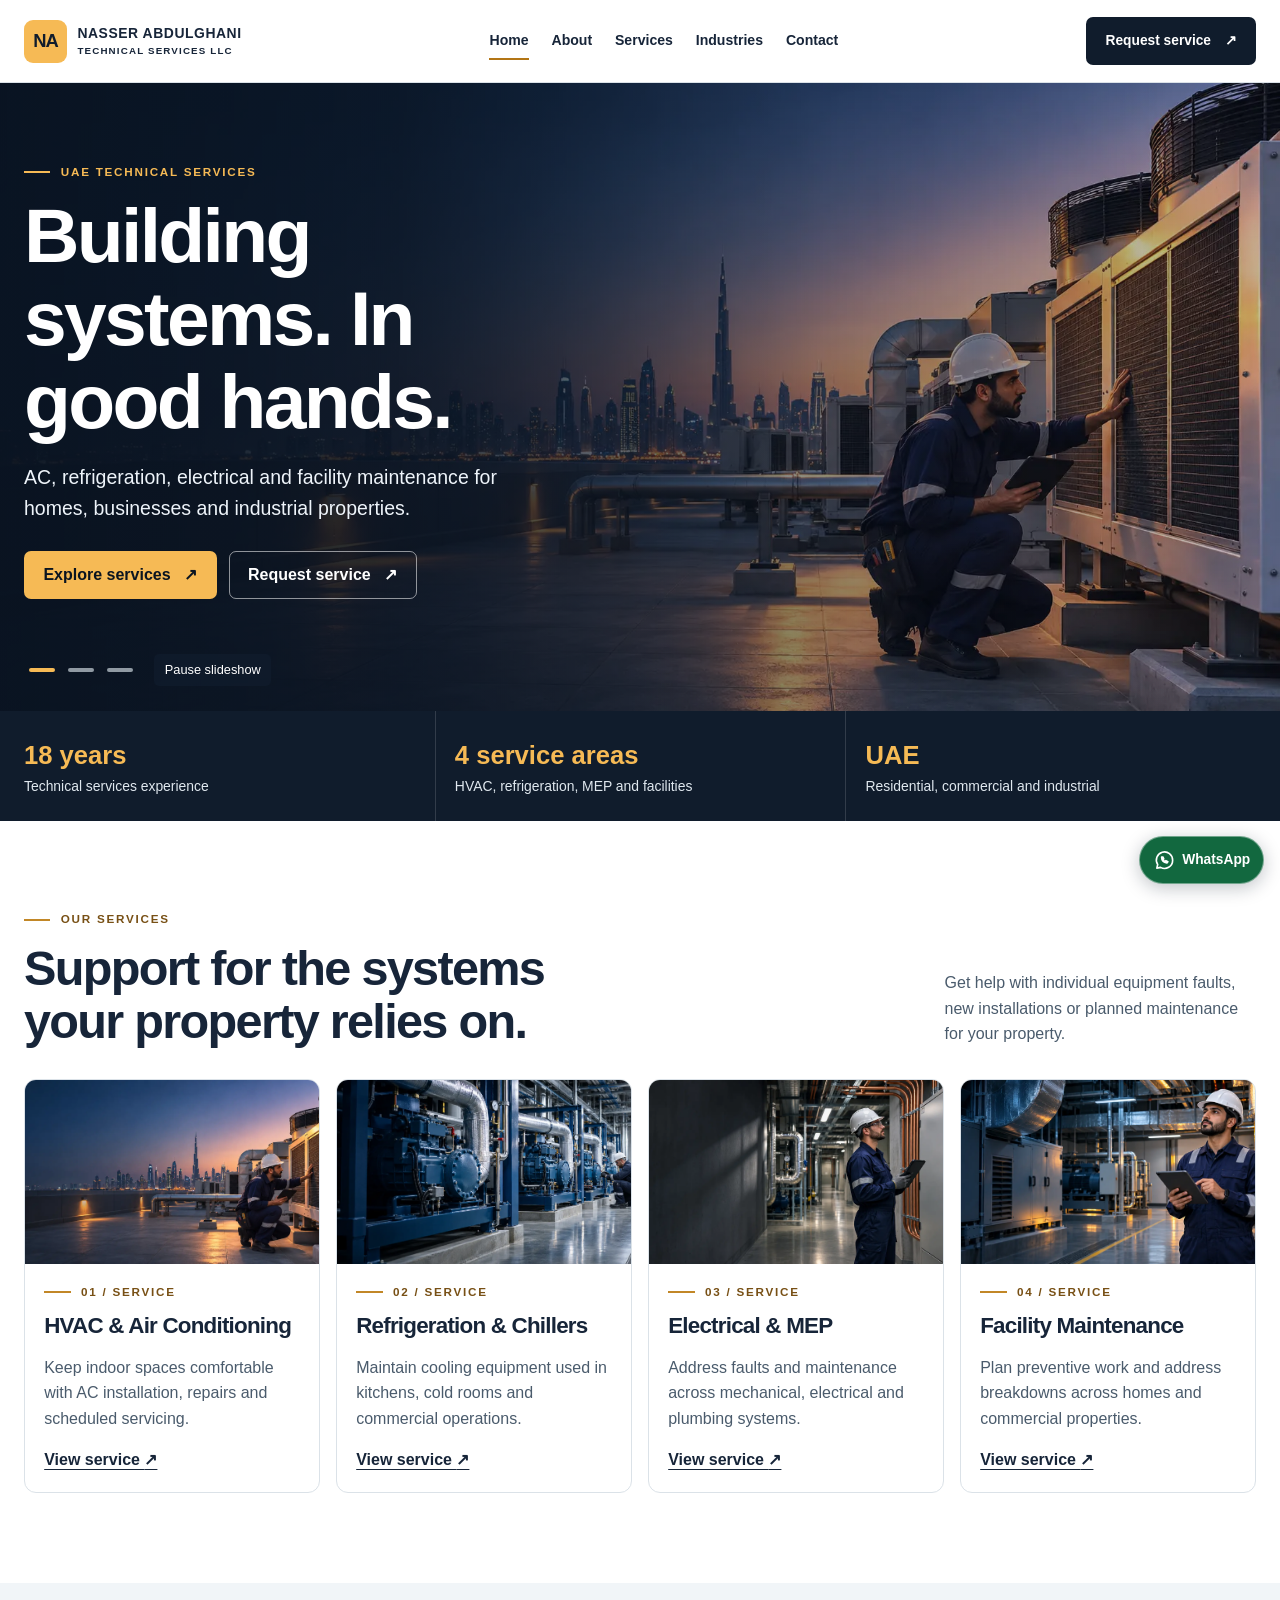
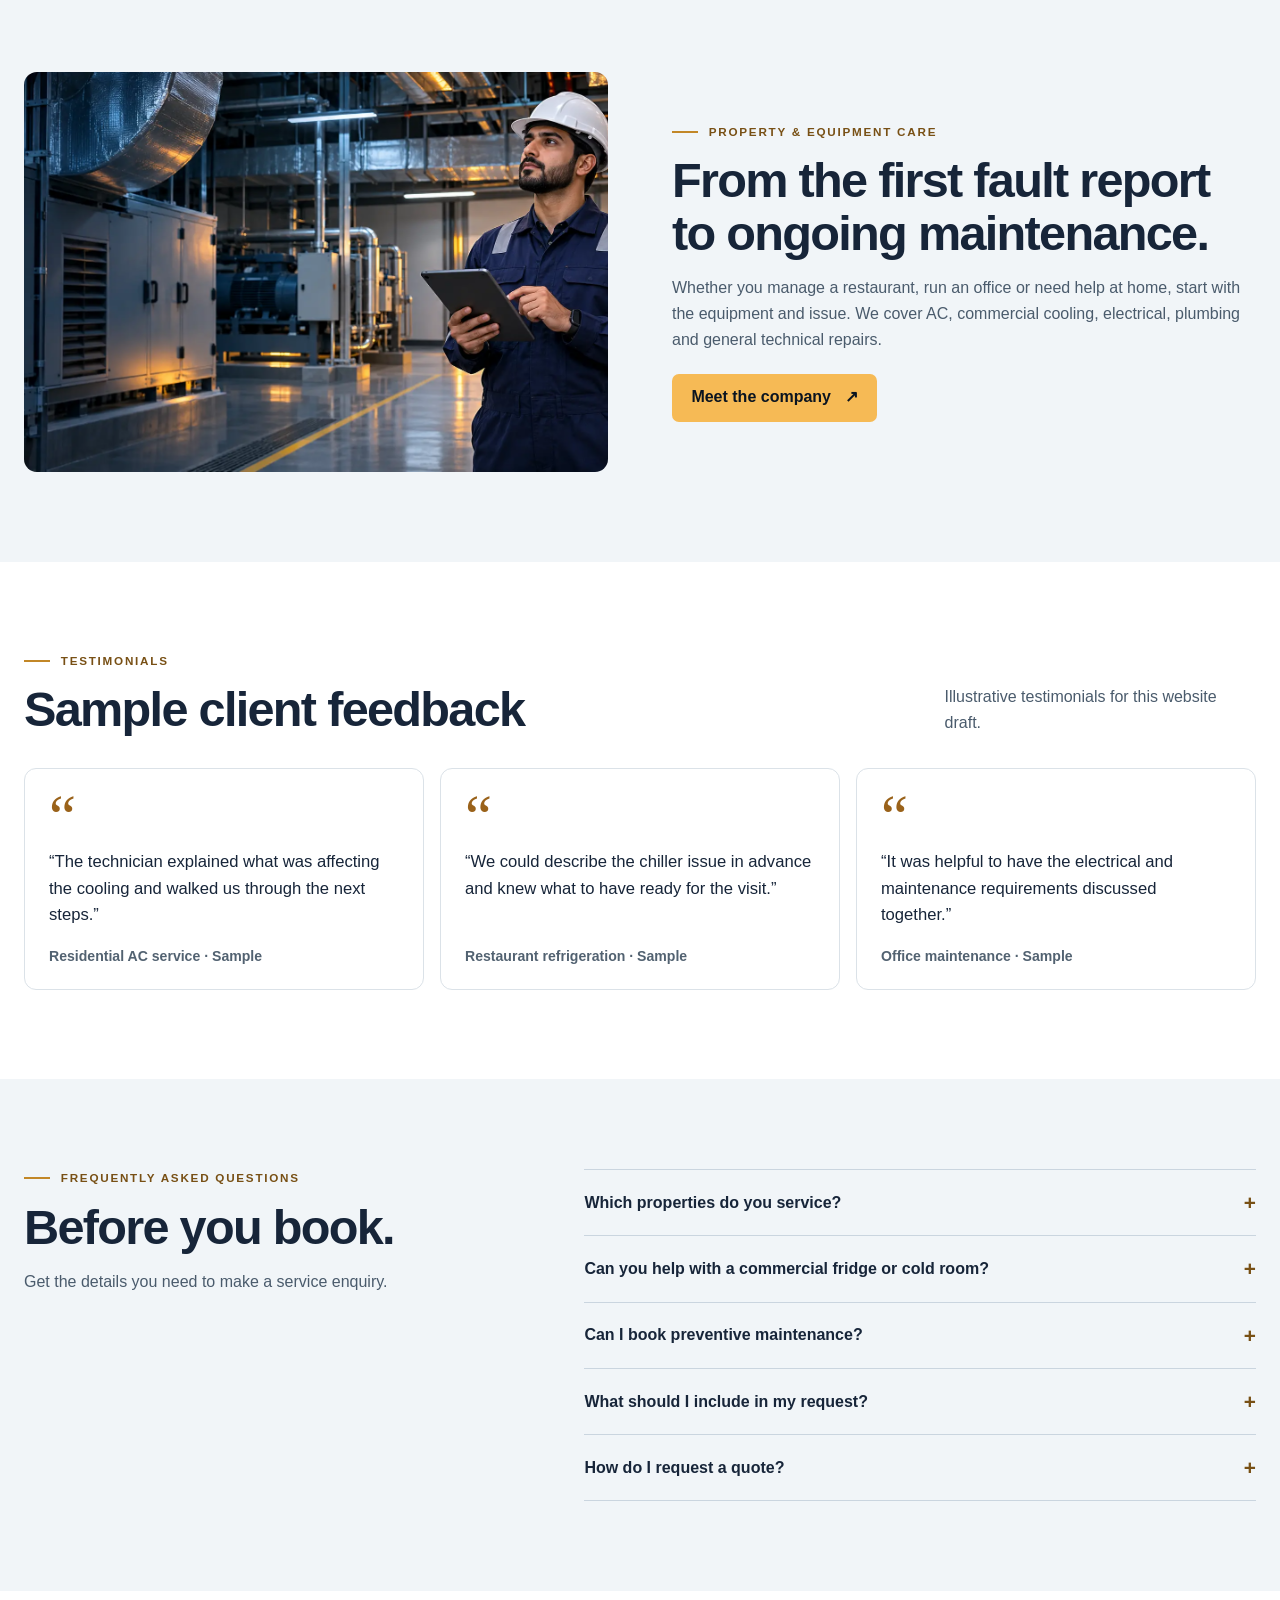
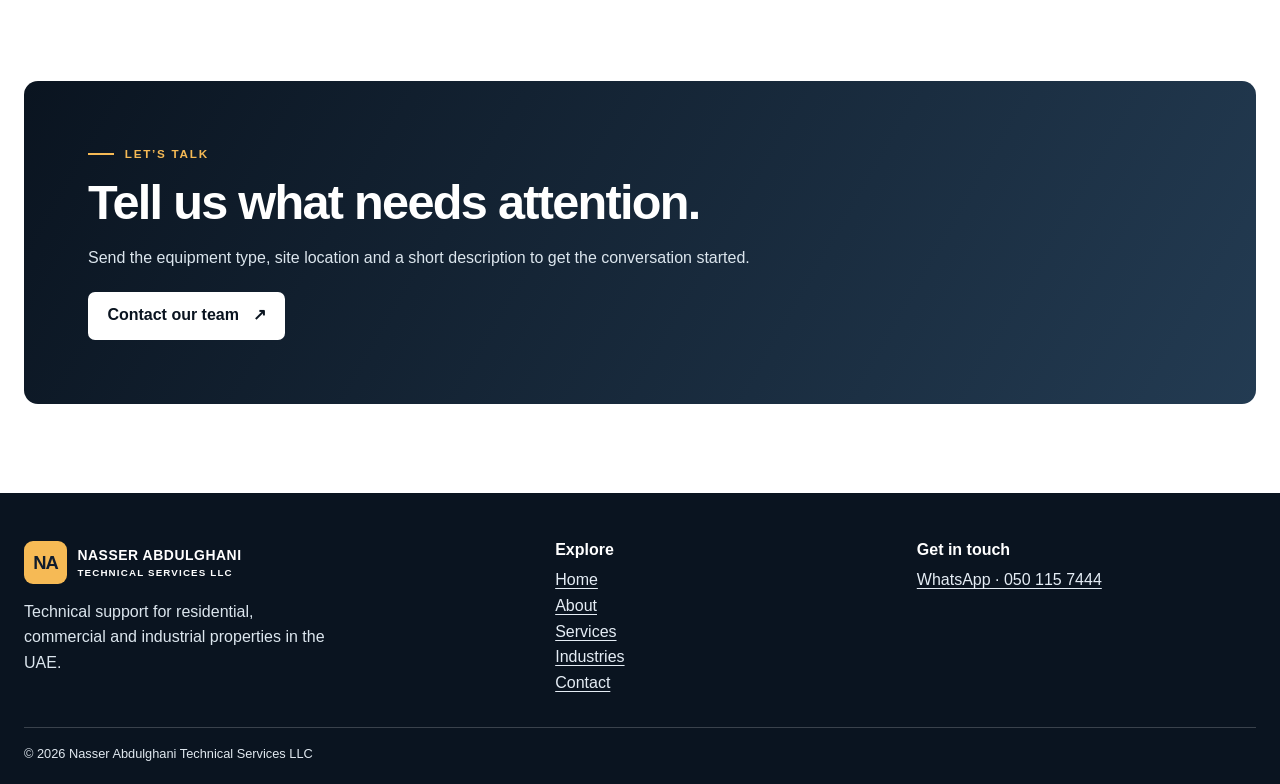
==== index.html @ 8ca1460c "Upload Nasser Abdulghani website" ====
<!doctype html>
<html lang="en"><head><meta charset="utf-8"><meta name="viewport" content="width=device-width, initial-scale=1"><meta name="description" content="UAE technical services for AC, refrigeration, electrical, MEP and facility maintenance."><meta name="theme-color" content="#101c2c"><title>Home | Nasser Abdulghani Technical Services LLC</title><link rel="icon" href="assets/mark.svg" type="image/svg+xml"><link rel="stylesheet" href="styles.css"><script src="script.js" defer></script></head>
<body><a class="skip" href="#main">Skip to content</a><header class="header"><div class="wrap head"><a class="brand" href="index.html"><span class="brandmark" aria-hidden="true">NA</span><span>NASSER ABDULGHANI<small>TECHNICAL SERVICES LLC</small></span></a><button class="menu" type="button" aria-controls="nav" aria-expanded="false">Menu <span aria-hidden="true">☰</span></button><nav id="nav" aria-label="Main navigation"><a href="index.html" aria-current="page">Home</a><a href="about.html">About</a><a href="services.html">Services</a><a href="industries.html">Industries</a><a href="contact.html">Contact</a></nav><a class="button header-cta" href="contact.html">Request service <span aria-hidden="true">↗</span></a></div></header>
<main id="main"><section class="carousel" aria-roledescription="carousel" aria-label="Featured technical services"><div class="slide photo hvac" data-slide ><div class="wrap slide-inner"><p class="eyebrow">UAE TECHNICAL SERVICES</p><h1>Building systems. In good hands.</h1><p class="lede">AC, refrigeration, electrical and facility maintenance for homes, businesses and industrial properties.</p><div class="actions"><a class="button " href="services.html">Explore services <span aria-hidden="true">↗</span></a><a class="button outline" href="contact.html">Request service <span aria-hidden="true">↗</span></a></div></div></div><div class="slide photo chiller" data-slide hidden><div class="wrap slide-inner"><p class="eyebrow">REFRIGERATION & CHILLERS</p><h2>Cooling your business depends on.</h2><p class="lede">Service for commercial fridges, cold rooms, table chillers and water chillers.</p><div class="actions"><a class="button " href="services.html">Explore services <span aria-hidden="true">↗</span></a><a class="button outline" href="contact.html">Request service <span aria-hidden="true">↗</span></a></div></div></div><div class="slide photo mep" data-slide hidden><div class="wrap slide-inner"><p class="eyebrow">ELECTRICAL, MEP & FACILITIES</p><h2>Support that keeps properties running.</h2><p class="lede">From electrical troubleshooting to preventive maintenance, get help with the systems you use every day.</p><div class="actions"><a class="button " href="services.html">Explore services <span aria-hidden="true">↗</span></a><a class="button outline" href="contact.html">Request service <span aria-hidden="true">↗</span></a></div></div></div><div class="wrap carousel-bar"><div class="slide-select"><button type="button" data-pick="0" aria-label="Show slide 1" aria-pressed="true"></button><button type="button" data-pick="1" aria-label="Show slide 2" aria-pressed="false"></button><button type="button" data-pick="2" aria-label="Show slide 3" aria-pressed="false"></button></div><button class="pause" type="button" data-pause>Pause slideshow</button></div></section><div class="facts"><div class="wrap facts-grid"><div><strong>18 years</strong><span>Technical services experience</span></div><div><strong>4 service areas</strong><span>HVAC, refrigeration, MEP and facilities</span></div><div><strong>UAE</strong><span>Residential, commercial and industrial</span></div></div></div>
<section class="wrap section"><div class="section-head"><div><p class="eyebrow">OUR SERVICES</p><h2>Support for the systems<br>your property relies on.</h2></div><p>Get help with individual equipment faults, new installations or planned maintenance for your property.</p></div><div class="service-grid"><article class="service-card"><img src="assets/hvac.webp" alt="Illustrative view of hvac & air conditioning" loading="lazy" width="1774" height="887"><div class="card-content"><p class="eyebrow">01 / SERVICE</p><h3>HVAC & Air Conditioning</h3><p>Keep indoor spaces comfortable with AC installation, repairs and scheduled servicing.</p><a class="text-link" href="services.html#hvac">View service <span aria-hidden="true">↗</span></a></div></article><article class="service-card"><img src="assets/chiller.webp" alt="Illustrative view of refrigeration & chillers" loading="lazy" width="1774" height="887"><div class="card-content"><p class="eyebrow">02 / SERVICE</p><h3>Refrigeration & Chillers</h3><p>Maintain cooling equipment used in kitchens, cold rooms and commercial operations.</p><a class="text-link" href="services.html#chiller">View service <span aria-hidden="true">↗</span></a></div></article><article class="service-card"><img src="assets/mep.webp" alt="Illustrative view of electrical & mep" loading="lazy" width="1672" height="941"><div class="card-content"><p class="eyebrow">03 / SERVICE</p><h3>Electrical & MEP</h3><p>Address faults and maintenance across mechanical, electrical and plumbing systems.</p><a class="text-link" href="services.html#mep">View service <span aria-hidden="true">↗</span></a></div></article><article class="service-card"><img src="assets/facility.webp" alt="Illustrative view of facility maintenance" loading="lazy" width="1752" height="897"><div class="card-content"><p class="eyebrow">04 / SERVICE</p><h3>Facility Maintenance</h3><p>Plan preventive work and address breakdowns across homes and commercial properties.</p><a class="text-link" href="services.html#facility">View service <span aria-hidden="true">↗</span></a></div></article></div></section>
<section class="band"><div class="wrap split section"><img src="assets/facility.webp" alt="Illustrative facility maintenance inspection" loading="lazy" width="1752" height="897"><div><p class="eyebrow">PROPERTY & EQUIPMENT CARE</p><h2>From the first fault report to ongoing maintenance.</h2><p>Whether you manage a restaurant, run an office or need help at home, start with the equipment and issue. We cover AC, commercial cooling, electrical, plumbing and general technical repairs.</p><a class="button " href="about.html">Meet the company <span aria-hidden="true">↗</span></a></div></div></section>
<section class="wrap section"><div class="section-head"><div><p class="eyebrow">TESTIMONIALS</p><h2>Sample client feedback</h2></div><p>Illustrative testimonials for this website draft.</p></div><div class="review-grid"><figure><span class="quote" aria-hidden="true">“</span><blockquote>“The technician explained what was affecting the cooling and walked us through the next steps.”</blockquote><figcaption>Residential AC service · Sample</figcaption></figure><figure><span class="quote" aria-hidden="true">“</span><blockquote>“We could describe the chiller issue in advance and knew what to have ready for the visit.”</blockquote><figcaption>Restaurant refrigeration · Sample</figcaption></figure><figure><span class="quote" aria-hidden="true">“</span><blockquote>“It was helpful to have the electrical and maintenance requirements discussed together.”</blockquote><figcaption>Office maintenance · Sample</figcaption></figure></div></section>
<section class="band"><div class="wrap section faq"><div><p class="eyebrow">FREQUENTLY ASKED QUESTIONS</p><h2>Before you book.</h2><p>Get the details you need to make a service enquiry.</p></div><div><details><summary>Which properties do you service?</summary><p>We work with residential, commercial and industrial properties. Common enquiries come from homeowners, restaurants, offices and property teams.</p></details><details><summary>Can you help with a commercial fridge or cold room?</summary><p>Yes. The refrigeration service covers commercial fridges, cold rooms, table chillers and water chillers. Share the equipment type and symptoms when you get in touch.</p></details><details><summary>Can I book preventive maintenance?</summary><p>Yes. Tell us which equipment or systems need attention and whether you have a preferred service schedule.</p></details><details><summary>What should I include in my request?</summary><p>Share your area, property type, equipment details, and what you are experiencing. Photos, model numbers and error codes help the team understand the issue.</p></details><details><summary>How do I request a quote?</summary><p>Message the team on WhatsApp with the scope and location. The team can confirm what information or inspection is needed to prepare a quote.</p></details></div></div></section><section class="wrap section"><div class="cta"><p class="eyebrow">LET’S TALK</p><h2>Tell us what needs attention.</h2><p>Send the equipment type, site location and a short description to get the conversation started.</p><a class="button light" href="contact.html">Contact our team <span aria-hidden="true">↗</span></a></div></section></main>
<footer><div class="wrap footer-grid"><div><a class="brand" href="index.html"><span class="brandmark" aria-hidden="true">NA</span><span>NASSER ABDULGHANI<small>TECHNICAL SERVICES LLC</small></span></a><p>Technical support for residential, commercial and industrial properties in the UAE.</p></div><div><h2>Explore</h2><div class="foot-links"><a href="index.html" aria-current="page">Home</a><a href="about.html">About</a><a href="services.html">Services</a><a href="industries.html">Industries</a><a href="contact.html">Contact</a></div></div><div><h2>Get in touch</h2><a href="https://wa.me/971501157444">WhatsApp · 050 115 7444</a><a class="phone-only" href="tel:+97145474777">Office · 04 547 4777</a></div></div><div class="wrap legal">© <span data-year></span> Nasser Abdulghani Technical Services LLC</div></footer>
<aside class="quick" aria-label="Quick contact"><a class="quick-call phone-only" href="tel:+971501157444" aria-label="Call 050 115 7444"><svg viewBox="0 0 24 24" width="23" height="23" fill="none" stroke="currentColor" stroke-width="1.7" stroke-linecap="round" stroke-linejoin="round" aria-hidden="true"><path d="M22 16.9v3a2 2 0 0 1-2.2 2A18 18 0 0 1 3 5.2 2 2 0 0 1 5 3h3a2 2 0 0 1 2 1.7l.5 3a2 2 0 0 1-.5 2.1l-1.3 1.3a14 14 0 0 0 4.3 4.3l1.3-1.3a2 2 0 0 1 2.1-.5l3 .5A2 2 0 0 1 22 16.9z"/></svg><span>Call</span></a><a class="quick-chat" href="https://wa.me/971501157444" aria-label="Chat on WhatsApp"><svg viewBox="0 0 24 24" width="23" height="23" fill="none" stroke="currentColor" stroke-width="1.7" stroke-linecap="round" stroke-linejoin="round" aria-hidden="true"><path d="M20.5 11.7a8.5 8.5 0 0 1-12.6 7.5L4 20l.9-3.8a8.5 8.5 0 1 1 15.6-4.5z"/><path d="M9 8.5c.1 3.3 2.3 5.5 5.5 6l1-1.3-2-1-1 1a6 6 0 0 1-2-2l.7-.9-.9-2z"/></svg><span>WhatsApp</span></a></aside>
</body></html>
---- styles.css ----
:root{color-scheme:light;--navy:#101c2c;--deep:#0a1420;--gold:#f6ba55;--ink:#172539;--muted:#4a5b6c;--line:#dbe2e8;--pale:#f1f5f8;--width:1250px;font-family:Arial,Helvetica,sans-serif}
*{box-sizing:border-box}body{margin:0;color:var(--ink);background:#fff;line-height:1.6}a{color:inherit}button,input,select,textarea{font:inherit}button{cursor:pointer}img{display:block;max-width:100%;object-fit:cover}h1,h2,h3,p,figure{margin:0}h1,h2,h3{line-height:1.08;letter-spacing:-.035em;text-wrap:balance}h1,.slide h2{font-size:clamp(2.7rem,6vw,6rem);max-width:12ch}h2{font-size:clamp(2rem,3.8vw,3.65rem)}h3{font-size:1.4rem}p{color:var(--muted)}h2+p,h3+p,p+p{margin-top:1rem}.wrap{width:min(calc(100% - 3rem),var(--width));margin-inline:auto}.section{padding-block:clamp(3.5rem,7vw,7rem)}.skip{position:fixed;z-index:20;top:1rem;left:1rem;transform:translateY(-200%);background:white;padding:.75rem}.skip:focus{transform:none}:focus-visible{outline:3px solid #087d8a;outline-offset:4px}.photo :focus-visible,footer :focus-visible,.carousel-bar :focus-visible{outline-color:var(--gold)}
.header{background:#fff;border-bottom:1px solid var(--line);position:relative;z-index:5}.head{min-height:82px;display:flex;justify-content:space-between;gap:1.5rem;align-items:center}.brand{display:inline-flex;align-items:center;gap:.65rem;text-decoration:none;font-size:.87rem;line-height:1.22;font-weight:800;letter-spacing:.04em}.brandmark{display:grid;place-items:center;background:var(--gold);color:var(--navy);width:43px;height:43px;border-radius:9px;font-size:1.15rem;letter-spacing:-.06em;flex:none}.brand small{display:block;font-size:.61rem;letter-spacing:.12em;margin-top:.18rem}.head nav{display:flex;gap:1.35rem;align-items:center}.head nav a{text-decoration:none;padding:.45rem .04rem;font-weight:700;font-size:.88rem;border-bottom:2px solid transparent}.head nav a:hover,.head nav a[aria-current]{border-color:#b37515}.menu{display:none}.button{display:inline-flex;justify-content:center;align-items:center;gap:.85rem;min-height:48px;padding:.72rem 1.15rem;border:1px solid transparent;border-radius:7px;background:var(--gold);color:var(--deep);font-weight:800;text-decoration:none;line-height:1.3}.button:hover{background:#ffcf7b}.header-cta{background:var(--navy);color:white;font-size:.86rem}.header-cta:hover{background:#2a3b50}.outline{background:transparent;border-color:#ffffff8a;color:white}.outline:hover{background:#ffffff24}.light{background:white}.light:hover{background:#fff0d8}
.eyebrow{display:flex;align-items:center;gap:.65rem;font-size:.73rem;font-weight:800;letter-spacing:.15em;color:#785015;margin-bottom:.8rem}.eyebrow:before{content:"";width:1.65rem;height:2px;background:#c28727;flex:none}.photo,.cta{color:white;background-color:var(--navy)}.photo{background-image:linear-gradient(90deg,#091321f5 0%,#091321d9 31%,#09132172 64%,#09132138),var(--photo);background-size:cover;background-position:center}.hvac{--photo:url("assets/hvac.webp")}.chiller{--photo:url("assets/chiller.webp")}.mep{--photo:url("assets/mep.webp")}.facility{--photo:url("assets/facility.webp")}.photo .eyebrow,.cta .eyebrow{color:var(--gold)}.photo .eyebrow:before,.cta .eyebrow:before{background:var(--gold)}.lede{max-width:49ch;font-size:clamp(1rem,2vw,1.22rem);color:#eef4fa;margin-top:1.15rem}.carousel{position:relative;background:var(--navy)}.slide:not([hidden]){display:grid;align-items:center;min-height:clamp(570px,48vw,740px);padding-block:5rem 7rem}.actions{display:flex;gap:.75rem;flex-wrap:wrap;margin-top:1.7rem}.carousel-bar{position:absolute;bottom:1.6rem;left:50%;transform:translateX(-50%);display:flex;align-items:center;gap:1rem;color:white}.slide-select{display:flex;gap:.2rem}.slide-select button{background:transparent;border:0;padding:12px 5px}.slide-select button:after{content:"";display:block;width:26px;height:4px;background:#d6e0e7a8;border-radius:10px}.slide-select button[aria-pressed=true]:after{background:var(--gold)}.pause{border:0;background:#101c2cc7;color:white;border-radius:5px;padding:.35rem .65rem;font-size:.8rem}.carousel:not(.enhanced) .carousel-bar{display:none}.subhero{padding-block:clamp(4rem,9vw,8rem)}.subhero h1{max-width:17ch;font-size:clamp(2.5rem,5vw,5rem)}
.facts{background:var(--navy);color:white}.facts-grid{display:grid;grid-template-columns:repeat(3,1fr)}.facts-grid div{padding:1.45rem 1.2rem;border-left:1px solid #ffffff25}.facts-grid div:first-child{padding-left:0;border-left:0}.facts-grid strong,.facts-grid span{display:block}.facts-grid strong{color:var(--gold);font-size:clamp(1.15rem,2vw,1.65rem)}.facts-grid span{font-size:.87rem;color:#e0e8ef}.section-head{display:flex;justify-content:space-between;align-items:end;gap:1rem 2rem;margin-bottom:2rem}.section-head>p{max-width:35ch}.service-grid,.review-grid,.tile-grid{display:grid;gap:1rem}.service-grid{grid-template-columns:repeat(4,minmax(0,1fr))}.service-card,.tile-grid article,figure,.form-card{border:1px solid var(--line);border-radius:12px;background:white}.service-card{display:flex;flex-direction:column;overflow:hidden}.service-card img{width:100%;height:auto;aspect-ratio:1.6}.card-content{display:flex;flex-direction:column;align-items:start;flex:1;padding:1.2rem}.card-content p:not(.eyebrow){margin-bottom:1rem}.text-link{font-weight:800;text-underline-offset:4px;margin-top:auto}.band{background:var(--pale)}.split,.faq,.contact-grid{display:grid;grid-template-columns:repeat(2,minmax(0,1fr));align-items:center;gap:clamp(1.6rem,5vw,5rem)}.split img{height:auto;width:100%;aspect-ratio:1.46;border-radius:13px}.split .button,.cta .button{margin-top:1.35rem}.review-grid,.industries{grid-template-columns:repeat(3,minmax(0,1fr))}figure{padding:1.35rem 1.5rem;display:flex;flex-direction:column}.quote{font:3.8rem/.9 Georgia,serif;color:#9a621a}blockquote{margin:.25rem 0 1rem;font-size:1.04rem}figcaption{color:#526271;font-size:.88rem;font-weight:700;margin-top:auto}.faq,.contact-grid{align-items:start}.faq{grid-template-columns: .85fr 1.15fr}details{border-bottom:1px solid #cad5df}details:first-child{border-top:1px solid #cad5df}summary{cursor:pointer;display:flex;justify-content:space-between;align-items:center;gap:1rem;padding:1rem 0;font-weight:800;list-style:none}summary::-webkit-details-marker{display:none}summary:after{content:"+";font-size:1.3rem;color:#785015}details[open] summary:after{content:"−"}details p{padding-bottom:1rem}.cta{padding:clamp(1.65rem,5vw,4rem);border-radius:14px;background:linear-gradient(120deg,var(--deep),#233b52)}.cta p:not(.eyebrow),footer p{color:#dce6ee}.two{grid-template-columns:repeat(2,minmax(0,1fr))}.tile-grid article,.form-card{padding:clamp(1.25rem,3vw,2.4rem)}.jump{display:flex;flex-wrap:wrap;gap:.6rem;margin-bottom:2.5rem}.jump a{background:var(--pale);padding:.6rem .85rem;border-radius:6px;font-weight:700;text-decoration:none}.jump a:hover{background:#fce6bf}.service-row{padding-block:2.1rem;border-top:1px solid var(--line);scroll-margin-top:1rem}.service-row:nth-child(odd) img{order:2}.checklist{list-style:none;margin:.8rem 0 0;padding:0}.checklist li{padding-left:1.4rem;position:relative;margin-bottom:.35rem}.checklist li:before{content:"✓";position:absolute;left:0;color:#785015;font-weight:800}.contact-method{border-bottom:1px solid var(--line);padding:1.2rem 0}.contact-method a{font-weight:700;display:inline-block;margin-top:.45rem}.form-card{background:var(--pale)}.form-card h2{font-size:clamp(1.7rem,3vw,2.65rem)}form{display:grid;gap:.45rem;margin-top:1rem}form label{font-weight:700}form :is(input,select,textarea){width:100%;min-height:46px;border:1px solid #a7b5c3;border-radius:6px;background:white;color:var(--ink);padding:.6rem .7rem;margin-bottom:.45rem}textarea{resize:vertical}form button{justify-self:start}
footer{background:var(--deep);color:white;padding:3rem 0 1.2rem}.footer-grid{display:grid;grid-template-columns:1.5fr 1fr 1fr;gap:1.4rem}.footer-grid h2{font-size:1rem;letter-spacing:0;margin-bottom:.55rem}.footer-grid p{margin-top:.9rem;max-width:34ch}.footer-grid a:not(.brand){display:block;width:fit-content;color:#e5edf5;text-underline-offset:3px}.legal{border-top:1px solid #ffffff32;color:#e0e8ef;font-size:.8rem;margin-top:2rem;padding-top:1rem}.quick{position:fixed;right:max(1rem,env(safe-area-inset-right));bottom:max(1rem,env(safe-area-inset-bottom));display:flex;gap:.55rem;z-index:8}.quick a{display:inline-flex;align-items:center;gap:.4rem;min-height:48px;padding:.55rem .8rem;border:1px solid #fff6;border-radius:999px;color:white;text-decoration:none;font-weight:800;font-size:.86rem;box-shadow:0 4px 18px #0b172640}.quick-chat{background:#12683f}.quick-chat:hover{background:#0e5333}.quick-call{background:#203951}.quick-call:hover{background:#101c2c}
@media(min-width:1025px) and (pointer:fine){.phone-only,.quick .phone-only,.footer-grid a.phone-only{display:none}}
@media(max-width:1024px){.service-grid:not(.industries){grid-template-columns:repeat(2,minmax(0,1fr))}.header-cta{display:none}}
@media(max-width:760px){.wrap{width:calc(100% - 2rem)}.head{min-height:68px;flex-wrap:wrap;gap:.5rem}.enhanced .menu{display:inline-flex;align-items:center;gap:.4rem;border:1px solid var(--line);border-radius:6px;background:white;padding:.48rem .6rem;color:var(--ink);font-weight:700}.head nav{width:100%;flex-wrap:wrap;gap:.5rem 1rem;padding:.1rem 0 .7rem}.enhanced .head nav{display:none}.enhanced .head nav.open{display:flex}.section-head{display:block}.section-head>p{margin-top:.9rem}.split,.faq,.contact-grid{grid-template-columns:1fr}.service-row:nth-child(odd) img{order:0}.review-grid,.industries{grid-template-columns:1fr}.photo{background-image:linear-gradient(90deg,#091321e8,#0913218f),var(--photo);background-position:63% center}.slide:not([hidden]){min-height:540px}.footer-grid{grid-template-columns:1fr 1fr}.footer-grid>div:first-child{grid-column:1/-1}footer{padding-bottom:5rem}}
@media(max-width:440px){.brand{font-size:.72rem}.brand small{font-size:.54rem}.brandmark{width:37px;height:37px}.facts-grid{grid-template-columns:1fr}.facts-grid div,.facts-grid div:first-child{padding:.7rem 0;border:0;border-bottom:1px solid #ffffff25}.facts-grid div:last-child{border:0}.service-grid:not(.industries),.two{grid-template-columns:1fr}.actions .button{min-height:44px}.slide:not([hidden]){min-height:510px}.quick{right:.65rem}}
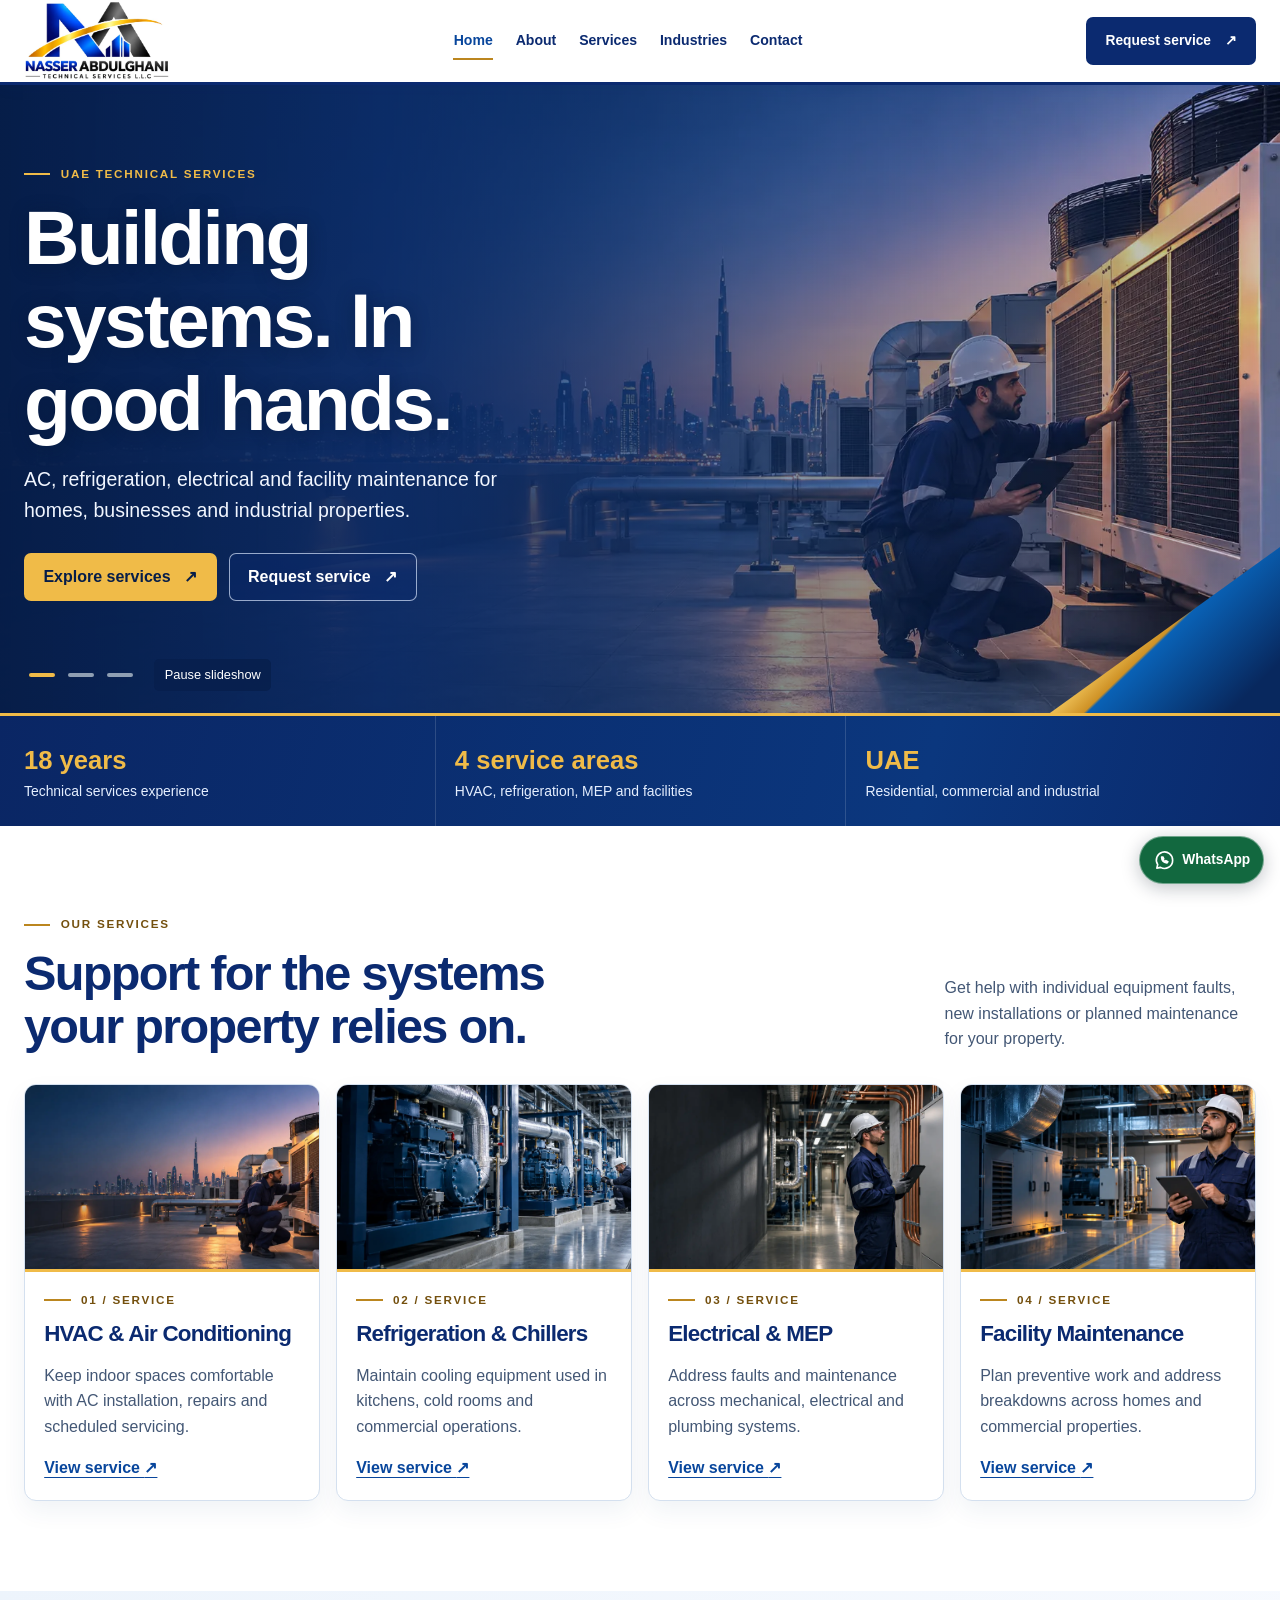
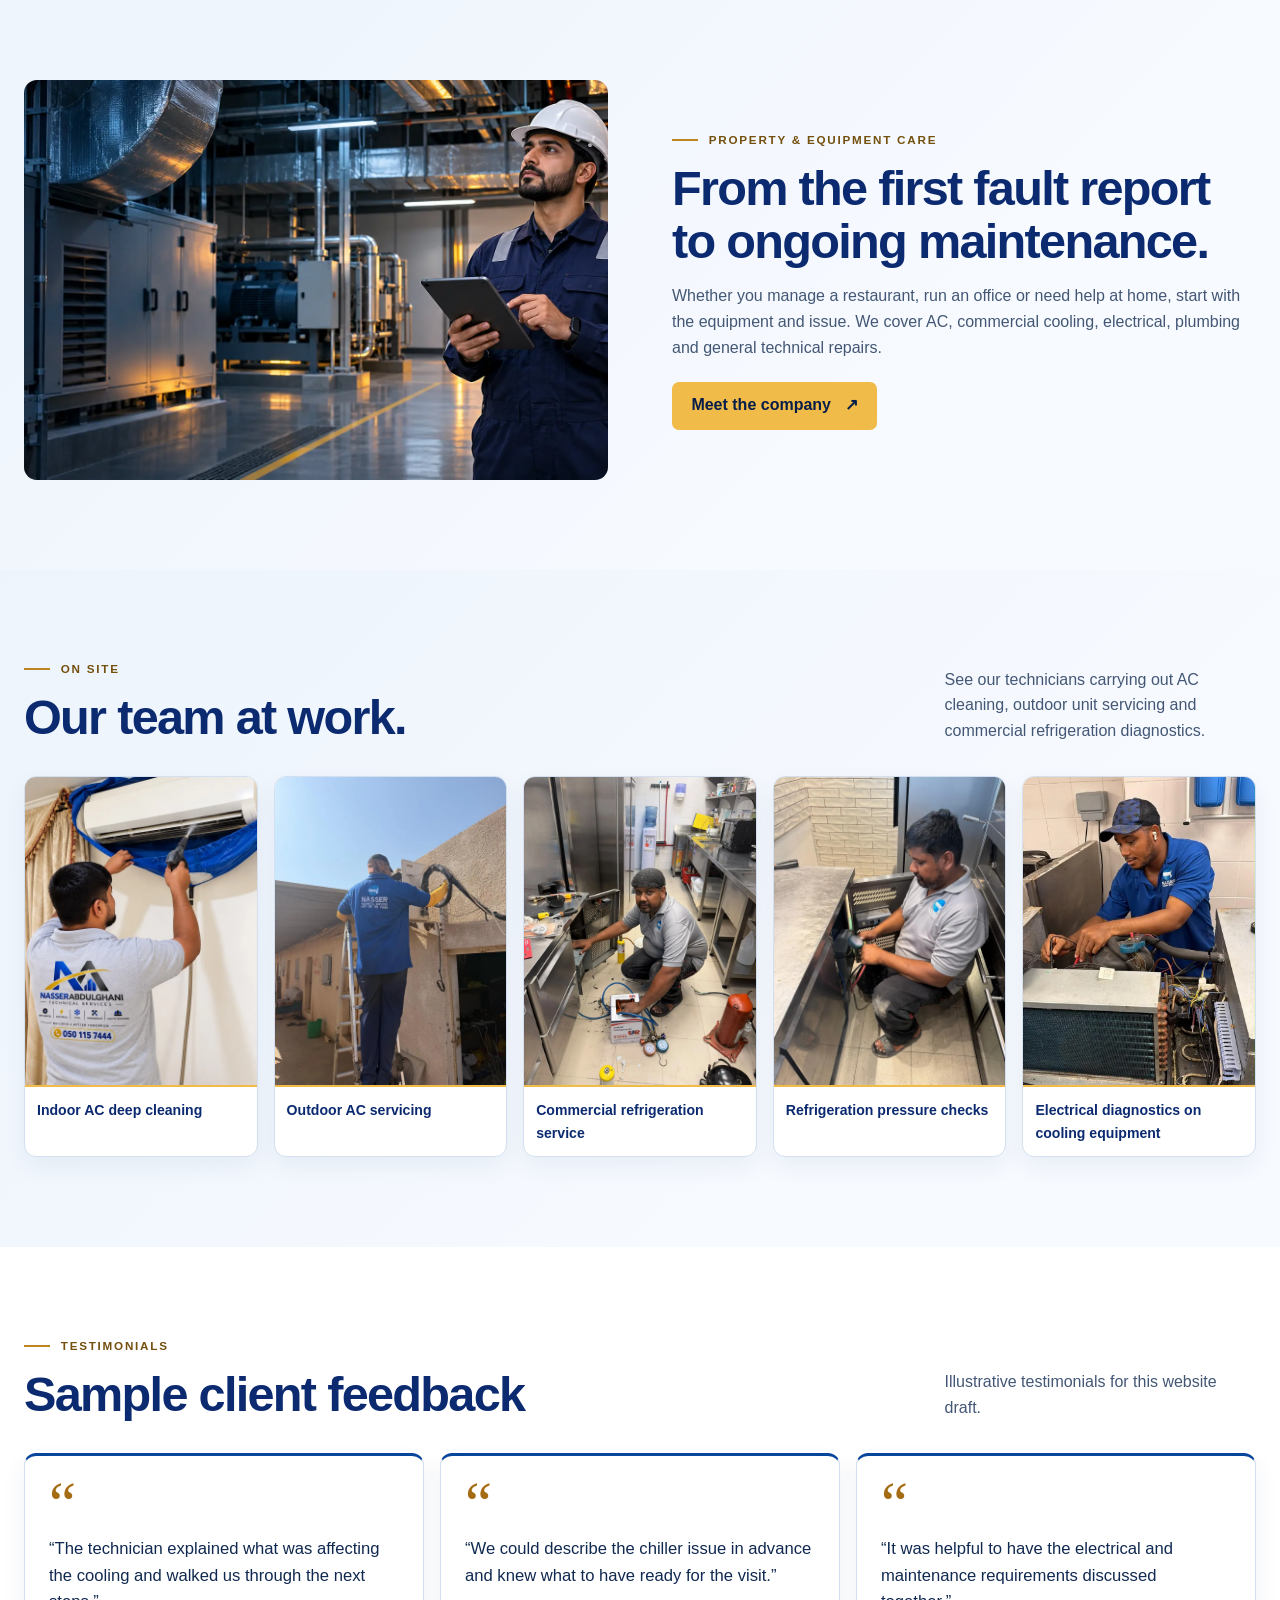
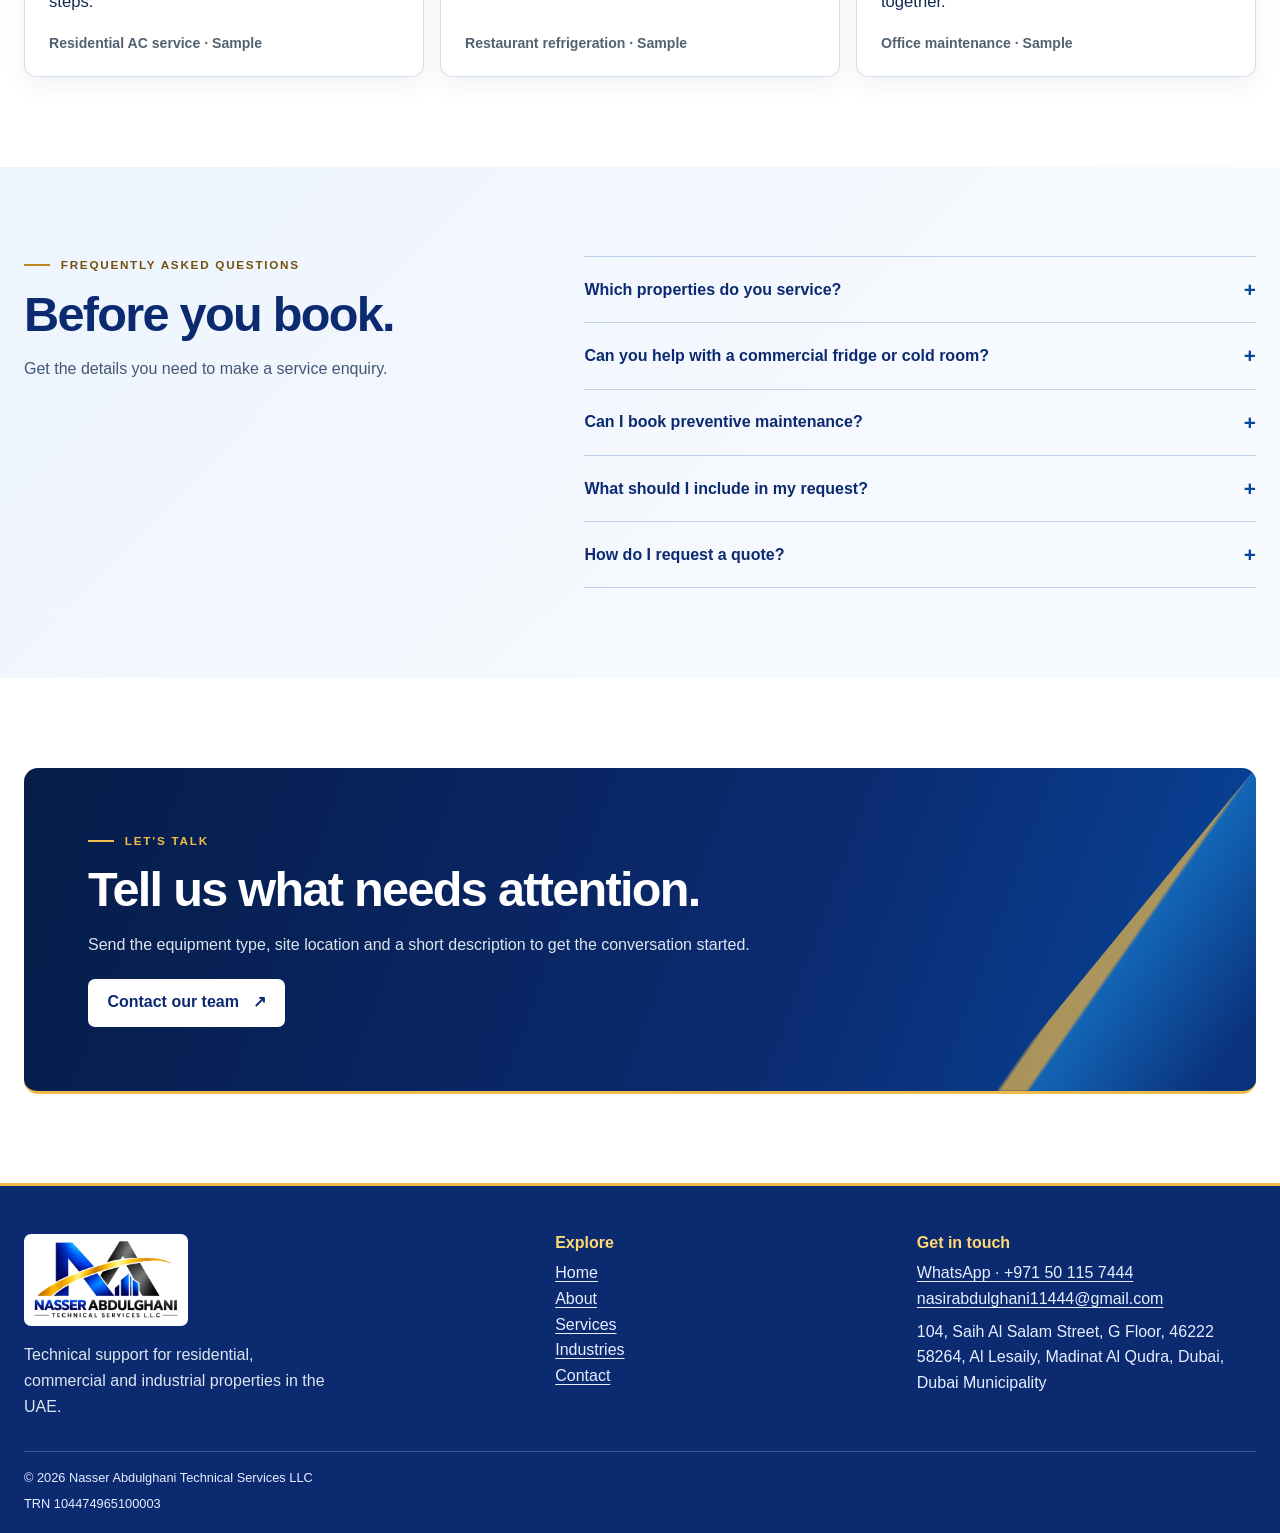
==== commit 1eb26e65: "new_design" ====
--- a/index.html
+++ b/index.html
@@ -1,11 +1,11 @@
 <!doctype html>
-<html lang="en"><head><meta charset="utf-8"><meta name="viewport" content="width=device-width, initial-scale=1"><meta name="description" content="UAE technical services for AC, refrigeration, electrical, MEP and facility maintenance."><meta name="theme-color" content="#101c2c"><title>Home | Nasser Abdulghani Technical Services LLC</title><link rel="icon" href="assets/mark.svg" type="image/svg+xml"><link rel="stylesheet" href="styles.css"><script src="script.js" defer></script></head>
-<body><a class="skip" href="#main">Skip to content</a><header class="header"><div class="wrap head"><a class="brand" href="index.html"><span class="brandmark" aria-hidden="true">NA</span><span>NASSER ABDULGHANI<small>TECHNICAL SERVICES LLC</small></span></a><button class="menu" type="button" aria-controls="nav" aria-expanded="false">Menu <span aria-hidden="true">☰</span></button><nav id="nav" aria-label="Main navigation"><a href="index.html" aria-current="page">Home</a><a href="about.html">About</a><a href="services.html">Services</a><a href="industries.html">Industries</a><a href="contact.html">Contact</a></nav><a class="button header-cta" href="contact.html">Request service <span aria-hidden="true">↗</span></a></div></header>
+<html lang="en"><head><meta charset="utf-8"><meta name="viewport" content="width=device-width, initial-scale=1"><meta name="description" content="UAE technical services for AC, refrigeration, electrical, MEP and facility maintenance."><meta name="theme-color" content="#0b2a70"><title>Home | Nasser Abdulghani Technical Services LLC</title><link rel="icon" href="assets/favicon.png" type="image/png"><link rel="stylesheet" href="styles.css"><script src="script.js" defer></script></head>
+<body><a class="skip" href="#main">Skip to content</a><header class="header"><div class="wrap head"><a class="brand" href="index.html"><img class="company-logo" src="assets/company-logo.webp" alt="Nasser Abdulghani Technical Services LLC" width="880" height="485"></a><button class="menu" type="button" aria-controls="nav" aria-expanded="false">Menu <span aria-hidden="true">☰</span></button><nav id="nav" aria-label="Main navigation"><a href="index.html" aria-current="page">Home</a><a href="about.html">About</a><a href="services.html">Services</a><a href="industries.html">Industries</a><a href="contact.html">Contact</a></nav><a class="button header-cta" href="contact.html">Request service <span aria-hidden="true">↗</span></a></div></header>
 <main id="main"><section class="carousel" aria-roledescription="carousel" aria-label="Featured technical services"><div class="slide photo hvac" data-slide ><div class="wrap slide-inner"><p class="eyebrow">UAE TECHNICAL SERVICES</p><h1>Building systems. In good hands.</h1><p class="lede">AC, refrigeration, electrical and facility maintenance for homes, businesses and industrial properties.</p><div class="actions"><a class="button " href="services.html">Explore services <span aria-hidden="true">↗</span></a><a class="button outline" href="contact.html">Request service <span aria-hidden="true">↗</span></a></div></div></div><div class="slide photo chiller" data-slide hidden><div class="wrap slide-inner"><p class="eyebrow">REFRIGERATION & CHILLERS</p><h2>Cooling your business depends on.</h2><p class="lede">Service for commercial fridges, cold rooms, table chillers and water chillers.</p><div class="actions"><a class="button " href="services.html">Explore services <span aria-hidden="true">↗</span></a><a class="button outline" href="contact.html">Request service <span aria-hidden="true">↗</span></a></div></div></div><div class="slide photo mep" data-slide hidden><div class="wrap slide-inner"><p class="eyebrow">ELECTRICAL, MEP & FACILITIES</p><h2>Support that keeps properties running.</h2><p class="lede">From electrical troubleshooting to preventive maintenance, get help with the systems you use every day.</p><div class="actions"><a class="button " href="services.html">Explore services <span aria-hidden="true">↗</span></a><a class="button outline" href="contact.html">Request service <span aria-hidden="true">↗</span></a></div></div></div><div class="wrap carousel-bar"><div class="slide-select"><button type="button" data-pick="0" aria-label="Show slide 1" aria-pressed="true"></button><button type="button" data-pick="1" aria-label="Show slide 2" aria-pressed="false"></button><button type="button" data-pick="2" aria-label="Show slide 3" aria-pressed="false"></button></div><button class="pause" type="button" data-pause>Pause slideshow</button></div></section><div class="facts"><div class="wrap facts-grid"><div><strong>18 years</strong><span>Technical services experience</span></div><div><strong>4 service areas</strong><span>HVAC, refrigeration, MEP and facilities</span></div><div><strong>UAE</strong><span>Residential, commercial and industrial</span></div></div></div>
 <section class="wrap section"><div class="section-head"><div><p class="eyebrow">OUR SERVICES</p><h2>Support for the systems<br>your property relies on.</h2></div><p>Get help with individual equipment faults, new installations or planned maintenance for your property.</p></div><div class="service-grid"><article class="service-card"><img src="assets/hvac.webp" alt="Illustrative view of hvac & air conditioning" loading="lazy" width="1774" height="887"><div class="card-content"><p class="eyebrow">01 / SERVICE</p><h3>HVAC & Air Conditioning</h3><p>Keep indoor spaces comfortable with AC installation, repairs and scheduled servicing.</p><a class="text-link" href="services.html#hvac">View service <span aria-hidden="true">↗</span></a></div></article><article class="service-card"><img src="assets/chiller.webp" alt="Illustrative view of refrigeration & chillers" loading="lazy" width="1774" height="887"><div class="card-content"><p class="eyebrow">02 / SERVICE</p><h3>Refrigeration & Chillers</h3><p>Maintain cooling equipment used in kitchens, cold rooms and commercial operations.</p><a class="text-link" href="services.html#chiller">View service <span aria-hidden="true">↗</span></a></div></article><article class="service-card"><img src="assets/mep.webp" alt="Illustrative view of electrical & mep" loading="lazy" width="1672" height="941"><div class="card-content"><p class="eyebrow">03 / SERVICE</p><h3>Electrical & MEP</h3><p>Address faults and maintenance across mechanical, electrical and plumbing systems.</p><a class="text-link" href="services.html#mep">View service <span aria-hidden="true">↗</span></a></div></article><article class="service-card"><img src="assets/facility.webp" alt="Illustrative view of facility maintenance" loading="lazy" width="1752" height="897"><div class="card-content"><p class="eyebrow">04 / SERVICE</p><h3>Facility Maintenance</h3><p>Plan preventive work and address breakdowns across homes and commercial properties.</p><a class="text-link" href="services.html#facility">View service <span aria-hidden="true">↗</span></a></div></article></div></section>
 <section class="band"><div class="wrap split section"><img src="assets/facility.webp" alt="Illustrative facility maintenance inspection" loading="lazy" width="1752" height="897"><div><p class="eyebrow">PROPERTY & EQUIPMENT CARE</p><h2>From the first fault report to ongoing maintenance.</h2><p>Whether you manage a restaurant, run an office or need help at home, start with the equipment and issue. We cover AC, commercial cooling, electrical, plumbing and general technical repairs.</p><a class="button " href="about.html">Meet the company <span aria-hidden="true">↗</span></a></div></div></section>
-<section class="wrap section"><div class="section-head"><div><p class="eyebrow">TESTIMONIALS</p><h2>Sample client feedback</h2></div><p>Illustrative testimonials for this website draft.</p></div><div class="review-grid"><figure><span class="quote" aria-hidden="true">“</span><blockquote>“The technician explained what was affecting the cooling and walked us through the next steps.”</blockquote><figcaption>Residential AC service · Sample</figcaption></figure><figure><span class="quote" aria-hidden="true">“</span><blockquote>“We could describe the chiller issue in advance and knew what to have ready for the visit.”</blockquote><figcaption>Restaurant refrigeration · Sample</figcaption></figure><figure><span class="quote" aria-hidden="true">“</span><blockquote>“It was helpful to have the electrical and maintenance requirements discussed together.”</blockquote><figcaption>Office maintenance · Sample</figcaption></figure></div></section>
+<section class="band"><div class="wrap section"><div class="section-head"><div><p class="eyebrow">ON SITE</p><h2>Our team at work.</h2></div><p>See our technicians carrying out AC cleaning, outdoor unit servicing and commercial refrigeration diagnostics.</p></div><div class="work-grid"><figure><img class="work-photo indoor-ac-cleaning" src="assets/indoor-ac-cleaning.webp" alt="Technician deep cleaning a wall-mounted indoor AC unit" loading="lazy" width="960" height="1280"><figcaption>Indoor AC deep cleaning</figcaption></figure><figure><img class="work-photo outdoor-ac-service" src="assets/outdoor-ac-service.webp" alt="Technician servicing an outdoor air-conditioning unit" loading="lazy" width="960" height="1280"><figcaption>Outdoor AC servicing</figcaption></figure><figure><img class="work-photo commercial-fridge-service" src="assets/commercial-fridge-service.webp" alt="Technician servicing refrigeration equipment in a commercial kitchen" loading="lazy" width="1200" height="1600"><figcaption>Commercial refrigeration service</figcaption></figure><figure><img class="work-photo refrigeration-diagnostics" src="assets/refrigeration-diagnostics.webp" alt="Technician using a pressure gauge on commercial refrigeration equipment" loading="lazy" width="960" height="1280"><figcaption>Refrigeration pressure checks</figcaption></figure><figure><img class="work-photo equipment-diagnostics" src="assets/equipment-diagnostics.webp" alt="Technician using a meter to troubleshoot cooling equipment" loading="lazy" width="720" height="1280"><figcaption>Electrical diagnostics on cooling equipment</figcaption></figure></div></div></section><section class="wrap section"><div class="section-head"><div><p class="eyebrow">TESTIMONIALS</p><h2>Sample client feedback</h2></div><p>Illustrative testimonials for this website draft.</p></div><div class="review-grid"><figure><span class="quote" aria-hidden="true">“</span><blockquote>“The technician explained what was affecting the cooling and walked us through the next steps.”</blockquote><figcaption>Residential AC service · Sample</figcaption></figure><figure><span class="quote" aria-hidden="true">“</span><blockquote>“We could describe the chiller issue in advance and knew what to have ready for the visit.”</blockquote><figcaption>Restaurant refrigeration · Sample</figcaption></figure><figure><span class="quote" aria-hidden="true">“</span><blockquote>“It was helpful to have the electrical and maintenance requirements discussed together.”</blockquote><figcaption>Office maintenance · Sample</figcaption></figure></div></section>
 <section class="band"><div class="wrap section faq"><div><p class="eyebrow">FREQUENTLY ASKED QUESTIONS</p><h2>Before you book.</h2><p>Get the details you need to make a service enquiry.</p></div><div><details><summary>Which properties do you service?</summary><p>We work with residential, commercial and industrial properties. Common enquiries come from homeowners, restaurants, offices and property teams.</p></details><details><summary>Can you help with a commercial fridge or cold room?</summary><p>Yes. The refrigeration service covers commercial fridges, cold rooms, table chillers and water chillers. Share the equipment type and symptoms when you get in touch.</p></details><details><summary>Can I book preventive maintenance?</summary><p>Yes. Tell us which equipment or systems need attention and whether you have a preferred service schedule.</p></details><details><summary>What should I include in my request?</summary><p>Share your area, property type, equipment details, and what you are experiencing. Photos, model numbers and error codes help the team understand the issue.</p></details><details><summary>How do I request a quote?</summary><p>Message the team on WhatsApp with the scope and location. The team can confirm what information or inspection is needed to prepare a quote.</p></details></div></div></section><section class="wrap section"><div class="cta"><p class="eyebrow">LET’S TALK</p><h2>Tell us what needs attention.</h2><p>Send the equipment type, site location and a short description to get the conversation started.</p><a class="button light" href="contact.html">Contact our team <span aria-hidden="true">↗</span></a></div></section></main>
-<footer><div class="wrap footer-grid"><div><a class="brand" href="index.html"><span class="brandmark" aria-hidden="true">NA</span><span>NASSER ABDULGHANI<small>TECHNICAL SERVICES LLC</small></span></a><p>Technical support for residential, commercial and industrial properties in the UAE.</p></div><div><h2>Explore</h2><div class="foot-links"><a href="index.html" aria-current="page">Home</a><a href="about.html">About</a><a href="services.html">Services</a><a href="industries.html">Industries</a><a href="contact.html">Contact</a></div></div><div><h2>Get in touch</h2><a href="https://wa.me/971501157444">WhatsApp · 050 115 7444</a><a class="phone-only" href="tel:+97145474777">Office · 04 547 4777</a></div></div><div class="wrap legal">© <span data-year></span> Nasser Abdulghani Technical Services LLC</div></footer>
-<aside class="quick" aria-label="Quick contact"><a class="quick-call phone-only" href="tel:+971501157444" aria-label="Call 050 115 7444"><svg viewBox="0 0 24 24" width="23" height="23" fill="none" stroke="currentColor" stroke-width="1.7" stroke-linecap="round" stroke-linejoin="round" aria-hidden="true"><path d="M22 16.9v3a2 2 0 0 1-2.2 2A18 18 0 0 1 3 5.2 2 2 0 0 1 5 3h3a2 2 0 0 1 2 1.7l.5 3a2 2 0 0 1-.5 2.1l-1.3 1.3a14 14 0 0 0 4.3 4.3l1.3-1.3a2 2 0 0 1 2.1-.5l3 .5A2 2 0 0 1 22 16.9z"/></svg><span>Call</span></a><a class="quick-chat" href="https://wa.me/971501157444" aria-label="Chat on WhatsApp"><svg viewBox="0 0 24 24" width="23" height="23" fill="none" stroke="currentColor" stroke-width="1.7" stroke-linecap="round" stroke-linejoin="round" aria-hidden="true"><path d="M20.5 11.7a8.5 8.5 0 0 1-12.6 7.5L4 20l.9-3.8a8.5 8.5 0 1 1 15.6-4.5z"/><path d="M9 8.5c.1 3.3 2.3 5.5 5.5 6l1-1.3-2-1-1 1a6 6 0 0 1-2-2l.7-.9-.9-2z"/></svg><span>WhatsApp</span></a></aside>
+<footer><div class="wrap footer-grid"><div><a class="brand" href="index.html"><img class="company-logo" src="assets/company-logo.webp" alt="Nasser Abdulghani Technical Services LLC" width="880" height="485"></a><p>Technical support for residential, commercial and industrial properties in the UAE.</p></div><div><h2>Explore</h2><div class="foot-links"><a href="index.html" aria-current="page">Home</a><a href="about.html">About</a><a href="services.html">Services</a><a href="industries.html">Industries</a><a href="contact.html">Contact</a></div></div><div><h2>Get in touch</h2><a href="https://wa.me/971501157444">WhatsApp · +971 50 115 7444</a><a class="phone-only" href="tel:+97145474777">Office · +971 4 547 4777</a><a href="mailto:nasirabdulghani11444@gmail.com">nasirabdulghani11444@gmail.com</a><address>104, Saih Al Salam Street, G Floor, 46222 58264, Al Lesaily, Madinat Al Qudra, Dubai, Dubai Municipality</address></div></div><div class="wrap legal">© <span data-year></span> Nasser Abdulghani Technical Services LLC <span class="tax-id">TRN 104474965100003</span></div></footer>
+<aside class="quick" aria-label="Quick contact"><a class="quick-call phone-only" href="tel:+971501157444" aria-label="Call +971 50 115 7444"><svg viewBox="0 0 24 24" width="23" height="23" fill="none" stroke="currentColor" stroke-width="1.7" stroke-linecap="round" stroke-linejoin="round" aria-hidden="true"><path d="M22 16.9v3a2 2 0 0 1-2.2 2A18 18 0 0 1 3 5.2 2 2 0 0 1 5 3h3a2 2 0 0 1 2 1.7l.5 3a2 2 0 0 1-.5 2.1l-1.3 1.3a14 14 0 0 0 4.3 4.3l1.3-1.3a2 2 0 0 1 2.1-.5l3 .5A2 2 0 0 1 22 16.9z"/></svg><span>Call</span></a><a class="quick-chat" href="https://wa.me/971501157444" aria-label="Chat on WhatsApp"><svg viewBox="0 0 24 24" width="23" height="23" fill="none" stroke="currentColor" stroke-width="1.7" stroke-linecap="round" stroke-linejoin="round" aria-hidden="true"><path d="M20.5 11.7a8.5 8.5 0 0 1-12.6 7.5L4 20l.9-3.8a8.5 8.5 0 1 1 15.6-4.5z"/><path d="M9 8.5c.1 3.3 2.3 5.5 5.5 6l1-1.3-2-1-1 1a6 6 0 0 1-2-2l.7-.9-.9-2z"/></svg><span>WhatsApp</span></a></aside>
 </body></html>
--- a/styles.css
+++ b/styles.css
@@ -8,3 +8,140 @@
 @media(max-width:1024px){.service-grid:not(.industries){grid-template-columns:repeat(2,minmax(0,1fr))}.header-cta{display:none}}
 @media(max-width:760px){.wrap{width:calc(100% - 2rem)}.head{min-height:68px;flex-wrap:wrap;gap:.5rem}.enhanced .menu{display:inline-flex;align-items:center;gap:.4rem;border:1px solid var(--line);border-radius:6px;background:white;padding:.48rem .6rem;color:var(--ink);font-weight:700}.head nav{width:100%;flex-wrap:wrap;gap:.5rem 1rem;padding:.1rem 0 .7rem}.enhanced .head nav{display:none}.enhanced .head nav.open{display:flex}.section-head{display:block}.section-head>p{margin-top:.9rem}.split,.faq,.contact-grid{grid-template-columns:1fr}.service-row:nth-child(odd) img{order:0}.review-grid,.industries{grid-template-columns:1fr}.photo{background-image:linear-gradient(90deg,#091321e8,#0913218f),var(--photo);background-position:63% center}.slide:not([hidden]){min-height:540px}.footer-grid{grid-template-columns:1fr 1fr}.footer-grid>div:first-child{grid-column:1/-1}footer{padding-bottom:5rem}}
 @media(max-width:440px){.brand{font-size:.72rem}.brand small{font-size:.54rem}.brandmark{width:37px;height:37px}.facts-grid{grid-template-columns:1fr}.facts-grid div,.facts-grid div:first-child{padding:.7rem 0;border:0;border-bottom:1px solid #ffffff25}.facts-grid div:last-child{border:0}.service-grid:not(.industries),.two{grid-template-columns:1fr}.actions .button{min-height:44px}.slide:not([hidden]){min-height:510px}.quick{right:.65rem}}
+
+/* Company branding and on-site photography */
+.company-logo{width:146px;height:auto;object-fit:contain}
+.footer-grid .brand{background:white;padding:.35rem .55rem;border-radius:7px}
+.footer-grid address,.contact-method address{font-style:normal;margin-top:.45rem}
+.footer-grid address{color:#dce6ee;max-width:36ch}
+.footer-grid a[href^="mailto:"],.contact-method a[href^="mailto:"]{overflow-wrap:anywhere}
+.contact-method>p{margin-top:.45rem}
+.tax-id{display:block;margin-top:.3rem}
+.work-grid{display:grid;grid-template-columns:repeat(5,minmax(0,1fr));gap:1rem}
+.work-grid figure{padding:0;overflow:hidden}
+.work-grid img{width:100%;height:auto;aspect-ratio:3/4}
+.work-grid figcaption{padding:.75rem;margin-top:0}
+.split .work-photo{object-position:center 40%}
+.split .indoor-ac-cleaning{object-position:center 23%}
+.split .outdoor-ac-service{object-position:center 35%}
+@media(max-width:900px){.work-grid{grid-template-columns:repeat(3,minmax(0,1fr))}}
+@media(max-width:600px){.work-grid{grid-template-columns:repeat(2,minmax(0,1fr))}.company-logo{width:118px}.footer-grid>div:last-child{grid-column:1/-1}}
+
+/* Company profile palette and angled graphic accents */
+:root {
+  --navy: #0b2a70;
+  --deep: #061d49;
+  --royal: #08469c;
+  --gold: #f0bb48;
+  --gold-light: #ffda73;
+  --gold-ink: #74500e;
+  --ink: #102950;
+  --muted: #435775;
+  --line: #d4e0ef;
+  --pale: #edf4fc;
+  --focus: #0b63bc;
+}
+:focus-visible { outline-color: var(--focus); }
+.photo :focus-visible, footer :focus-visible, .carousel-bar :focus-visible,
+.cta :focus-visible, .quick a:focus-visible { outline-color: var(--gold-light); }
+.header {
+  border-bottom: 3px solid var(--navy);
+  box-shadow: 0 3px 14px #0b2a7012;
+}
+.head nav a { color: var(--navy); }
+.head nav a:hover, .head nav a[aria-current] { border-color: #bc861f; }
+.head nav a[aria-current] { color: var(--royal); }
+.button { background: var(--gold); color: var(--deep); }
+.button:hover { background: var(--gold-light); }
+.header-cta { background: var(--navy); color: white; }
+.header-cta:hover { background: var(--royal); }
+.outline {
+  background: #0b2a7059;
+  border-color: #dfeaffab;
+  color: white;
+}
+.outline:hover { background: #1255a2; }
+.light { background: white; color: var(--navy); }
+.light:hover { background: #fdf0ca; }
+.eyebrow { color: var(--gold-ink); }
+.eyebrow:before { background: #bb861f; }
+
+.photo {
+  position: relative;
+  isolation: isolate;
+  border-bottom: 3px solid var(--gold);
+  background-image:
+    linear-gradient(90deg, #061d49fa 0%, #0a2b68e8 30%, #0b367a82 62%, #0b2a7029 100%),
+    var(--photo);
+}
+.photo::after {
+  content: "";
+  position: absolute;
+  z-index: -1;
+  inset: auto 0 0 auto;
+  width: clamp(92px, 18vw, 285px);
+  height: clamp(65px, 13vw, 190px);
+  background: linear-gradient(136deg, #f7ce65 40%, #ce9125 51%, #0961b5 52%, #08285e 87%);
+  clip-path: polygon(100% 0, 100% 100%, 0 100%);
+  pointer-events: none;
+}
+.slide h1, .slide h2, .subhero h1 {
+  text-shadow: 0 2px 18px #06163370;
+}
+.photo .lede { color: #f1f6ff; }
+.carousel, .facts { background: var(--navy); }
+.pause { background: #071f4ee8; }
+.facts {
+  background: linear-gradient(105deg, #0a2664, #0b377e 72%, #0a2a6d);
+}
+.facts-grid span { color: #e5efff; }
+.section-head h2, .split h2, .faq h2, .contact-grid h2 { color: var(--navy); }
+.band { background: linear-gradient(135deg, #edf4fc, #f7faff 72%); }
+.service-card, .tile-grid article, figure, .form-card {
+  box-shadow: 0 10px 24px #143a7310;
+}
+.service-card h3, .tile-grid h3, .contact-method h3 { color: var(--navy); }
+.service-card .card-content { border-top: 3px solid var(--gold); }
+.text-link, .contact-method a, .jump a { color: var(--royal); }
+.text-link:hover, .contact-method a:hover { color: var(--navy); }
+.tile-grid article { border-top: 3px solid var(--royal); }
+.work-grid figcaption { color: var(--navy); border-top: 2px solid var(--gold); }
+.quote { color: #a46b12; }
+.review-grid figure { border-top: 3px solid var(--royal); }
+details, details:first-child { border-color: #c1d3ec; }
+summary { color: var(--navy); }
+summary:after { color: var(--royal); }
+details[open] summary { color: var(--royal); }
+.jump a:hover { background: #fcecc2; }
+.checklist li:before { color: var(--royal); }
+.form-card { border-top: 3px solid var(--royal); }
+form :is(input,select,textarea) { border-color: #9db3d2; }
+.cta {
+  position: relative;
+  isolation: isolate;
+  overflow: hidden;
+  background: linear-gradient(110deg, var(--deep), var(--navy) 62%, var(--royal));
+  border-bottom: 3px solid var(--gold);
+}
+.cta::after {
+  content: "";
+  position: absolute;
+  z-index: -1;
+  inset: 0 0 0 auto;
+  width: min(25%, 265px);
+  background: linear-gradient(125deg, transparent 47%, #f0bb48 48% 53%, #1776c7 54%, #0b2a70 90%);
+  clip-path: polygon(100% 0, 100% 100%, 0 100%);
+  opacity: .7;
+}
+footer { background: var(--navy); border-top: 3px solid var(--gold); }
+.footer-grid h2 { color: var(--gold-light); }
+.footer-grid a:not(.brand), .footer-grid address, .legal { color: #e7efff; }
+.quick-call { background: var(--navy); }
+.quick-call:hover { background: var(--royal); }
+
+@media (max-width: 760px) {
+  .photo {
+    background-image: linear-gradient(90deg, #061d49ed, #0b327ca6), var(--photo);
+  }
+  .cta::after { opacity: .35; }
+}
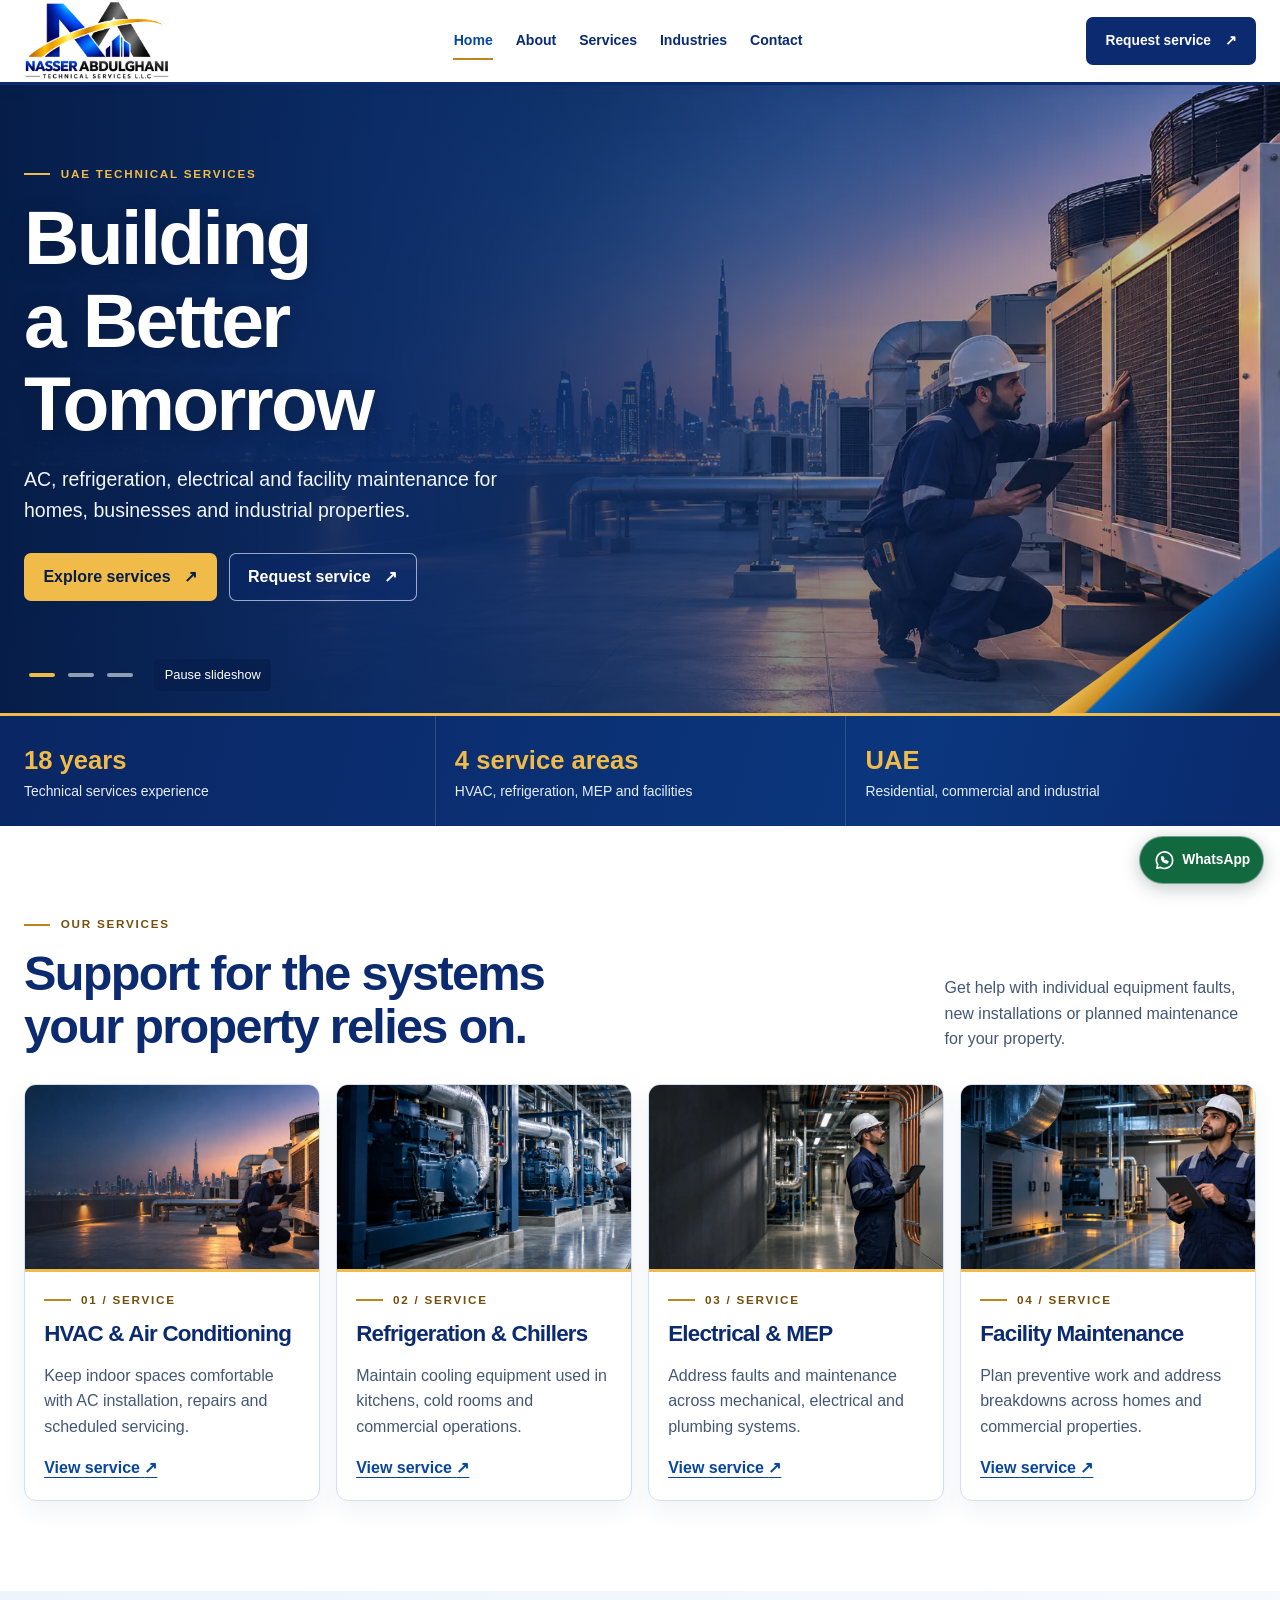
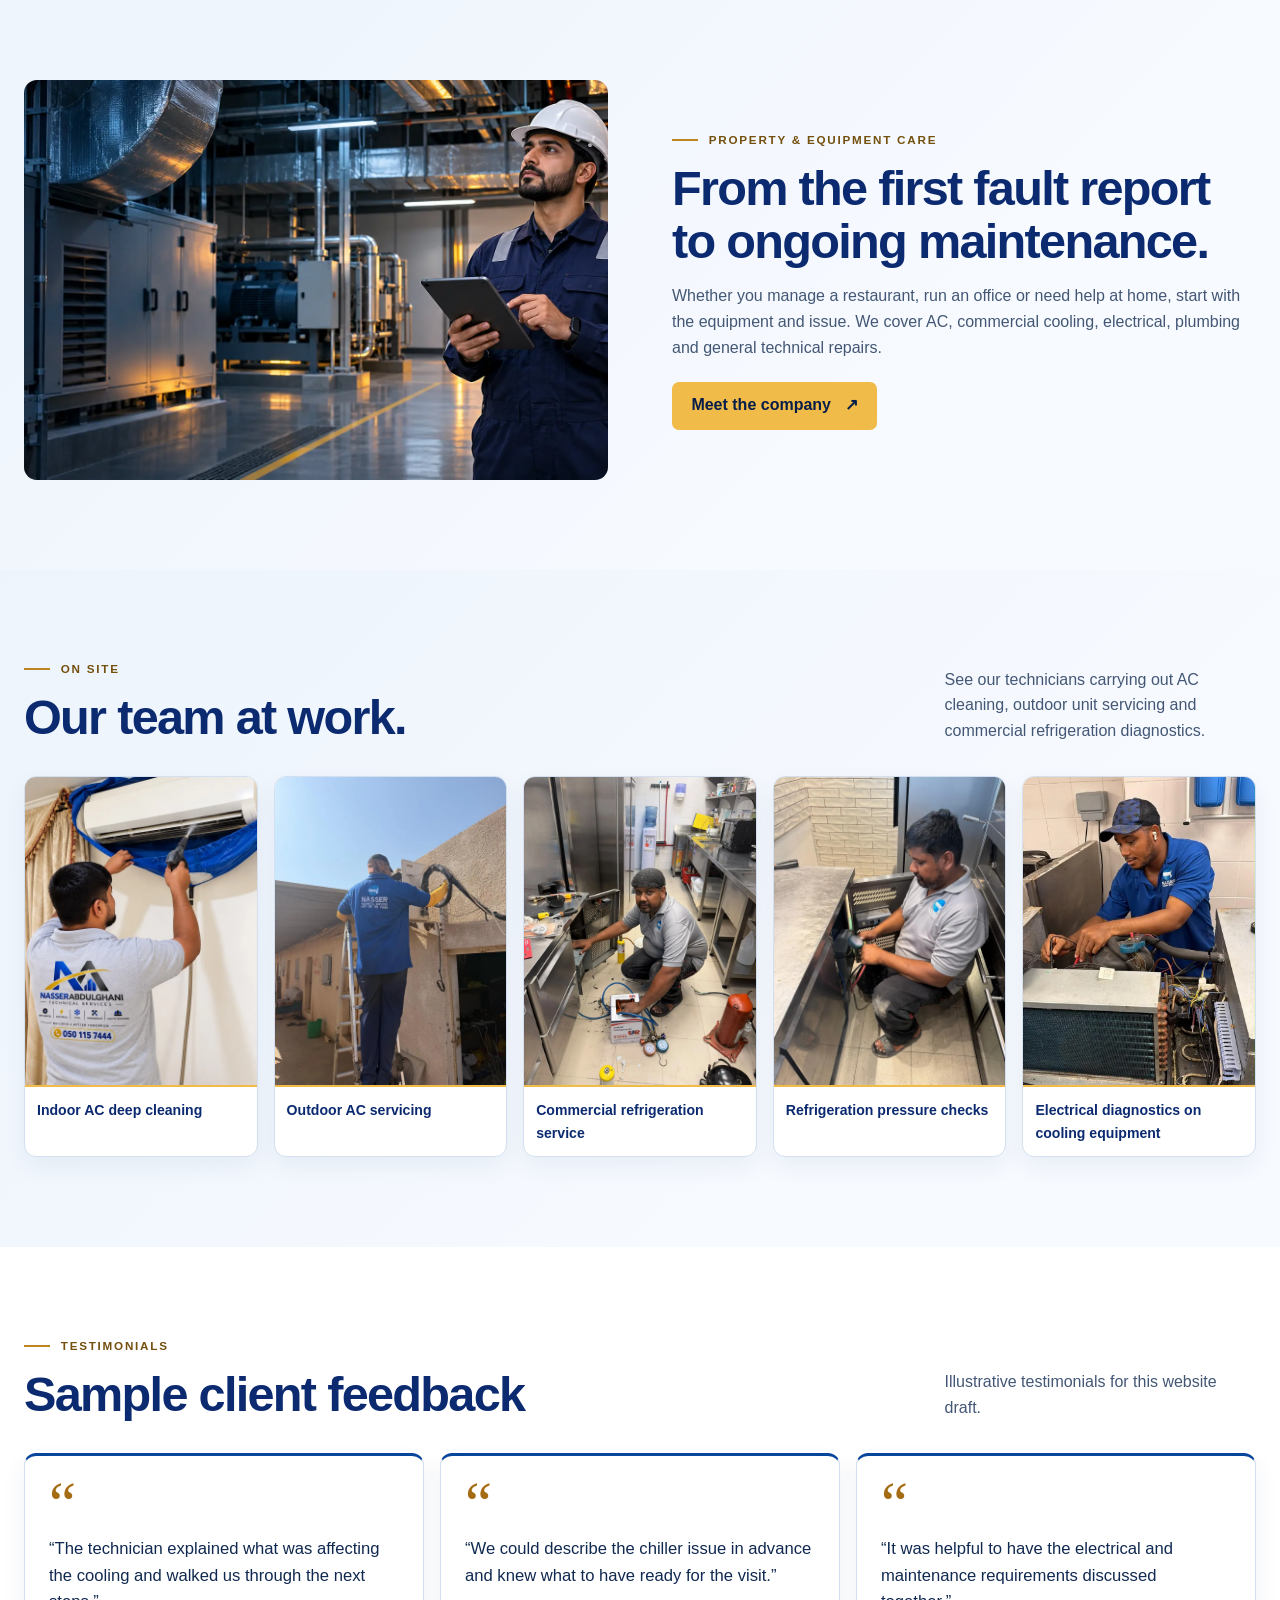
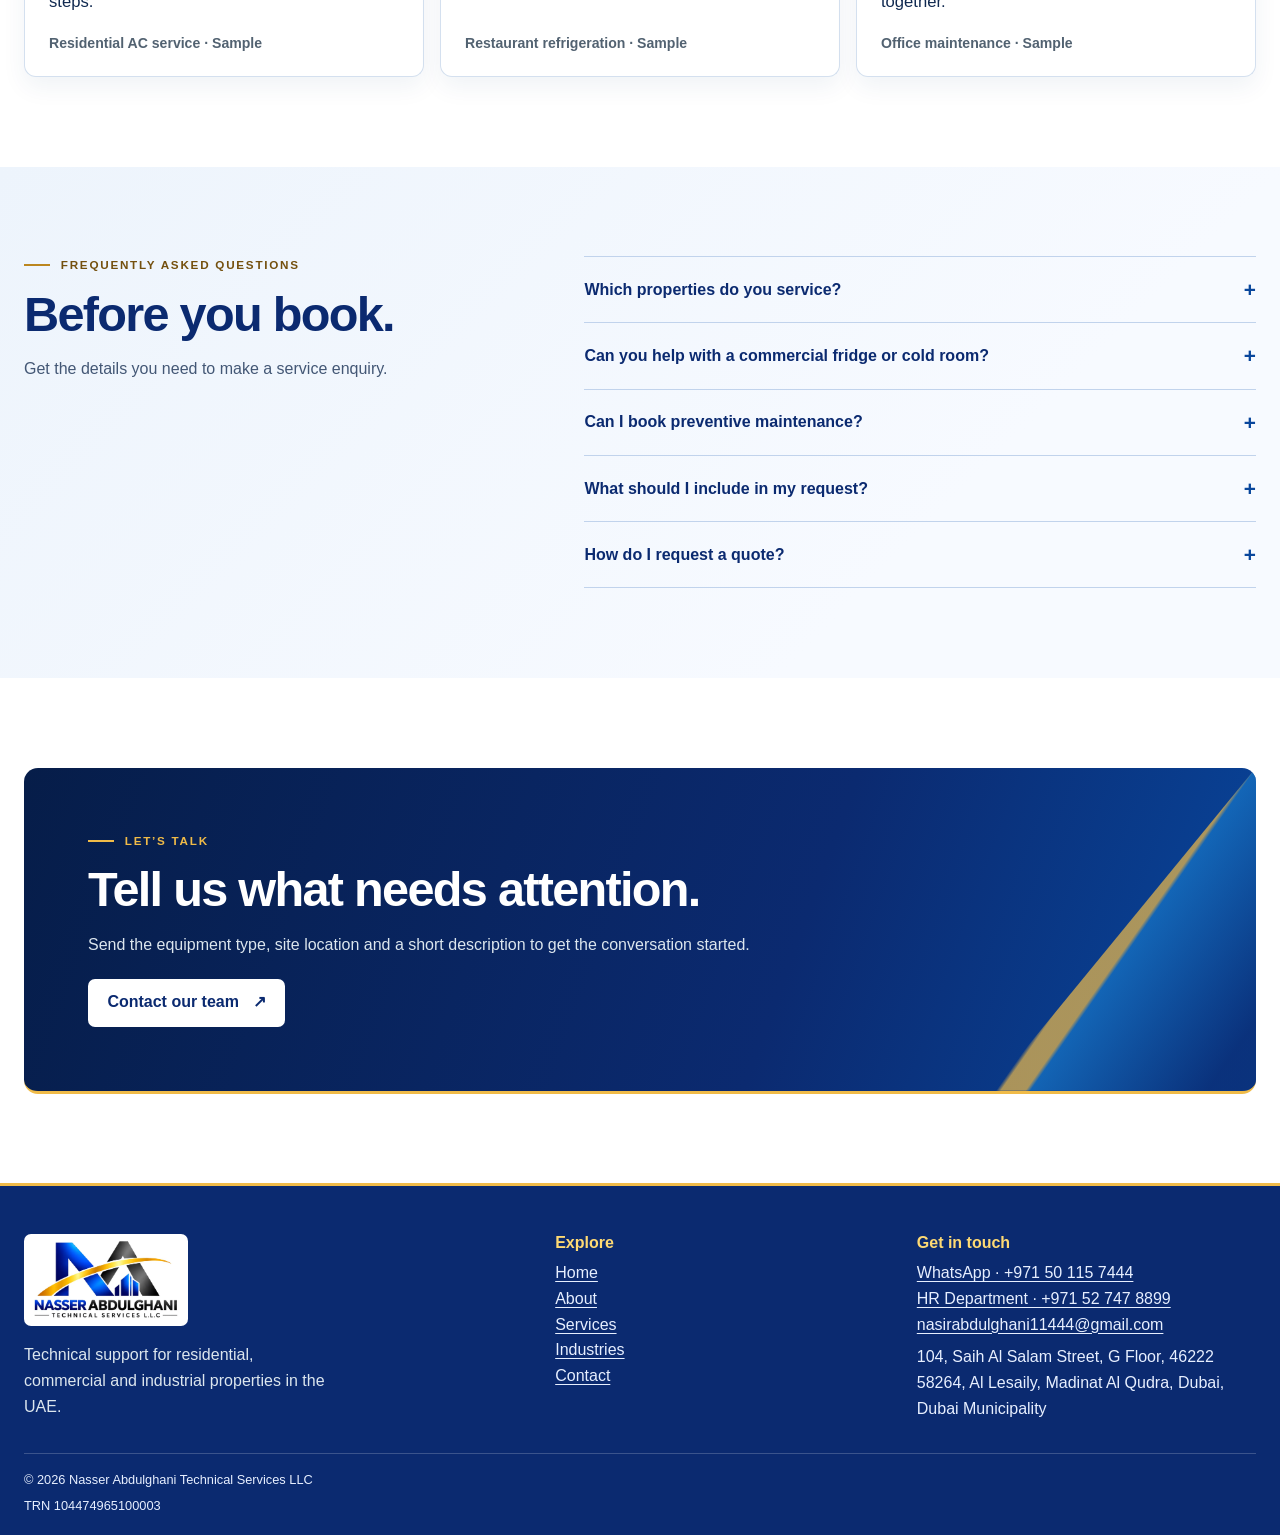
==== commit 20d213ab: "new_design_hr" ====
--- a/index.html
+++ b/index.html
@@ -1,11 +1,11 @@
 <!doctype html>
 <html lang="en"><head><meta charset="utf-8"><meta name="viewport" content="width=device-width, initial-scale=1"><meta name="description" content="UAE technical services for AC, refrigeration, electrical, MEP and facility maintenance."><meta name="theme-color" content="#0b2a70"><title>Home | Nasser Abdulghani Technical Services LLC</title><link rel="icon" href="assets/favicon.png" type="image/png"><link rel="stylesheet" href="styles.css"><script src="script.js" defer></script></head>
 <body><a class="skip" href="#main">Skip to content</a><header class="header"><div class="wrap head"><a class="brand" href="index.html"><img class="company-logo" src="assets/company-logo.webp" alt="Nasser Abdulghani Technical Services LLC" width="880" height="485"></a><button class="menu" type="button" aria-controls="nav" aria-expanded="false">Menu <span aria-hidden="true">☰</span></button><nav id="nav" aria-label="Main navigation"><a href="index.html" aria-current="page">Home</a><a href="about.html">About</a><a href="services.html">Services</a><a href="industries.html">Industries</a><a href="contact.html">Contact</a></nav><a class="button header-cta" href="contact.html">Request service <span aria-hidden="true">↗</span></a></div></header>
-<main id="main"><section class="carousel" aria-roledescription="carousel" aria-label="Featured technical services"><div class="slide photo hvac" data-slide ><div class="wrap slide-inner"><p class="eyebrow">UAE TECHNICAL SERVICES</p><h1>Building systems. In good hands.</h1><p class="lede">AC, refrigeration, electrical and facility maintenance for homes, businesses and industrial properties.</p><div class="actions"><a class="button " href="services.html">Explore services <span aria-hidden="true">↗</span></a><a class="button outline" href="contact.html">Request service <span aria-hidden="true">↗</span></a></div></div></div><div class="slide photo chiller" data-slide hidden><div class="wrap slide-inner"><p class="eyebrow">REFRIGERATION & CHILLERS</p><h2>Cooling your business depends on.</h2><p class="lede">Service for commercial fridges, cold rooms, table chillers and water chillers.</p><div class="actions"><a class="button " href="services.html">Explore services <span aria-hidden="true">↗</span></a><a class="button outline" href="contact.html">Request service <span aria-hidden="true">↗</span></a></div></div></div><div class="slide photo mep" data-slide hidden><div class="wrap slide-inner"><p class="eyebrow">ELECTRICAL, MEP & FACILITIES</p><h2>Support that keeps properties running.</h2><p class="lede">From electrical troubleshooting to preventive maintenance, get help with the systems you use every day.</p><div class="actions"><a class="button " href="services.html">Explore services <span aria-hidden="true">↗</span></a><a class="button outline" href="contact.html">Request service <span aria-hidden="true">↗</span></a></div></div></div><div class="wrap carousel-bar"><div class="slide-select"><button type="button" data-pick="0" aria-label="Show slide 1" aria-pressed="true"></button><button type="button" data-pick="1" aria-label="Show slide 2" aria-pressed="false"></button><button type="button" data-pick="2" aria-label="Show slide 3" aria-pressed="false"></button></div><button class="pause" type="button" data-pause>Pause slideshow</button></div></section><div class="facts"><div class="wrap facts-grid"><div><strong>18 years</strong><span>Technical services experience</span></div><div><strong>4 service areas</strong><span>HVAC, refrigeration, MEP and facilities</span></div><div><strong>UAE</strong><span>Residential, commercial and industrial</span></div></div></div>
+<main id="main"><section class="carousel" aria-roledescription="carousel" aria-label="Featured technical services"><div class="slide photo hvac" data-slide ><div class="wrap slide-inner"><p class="eyebrow">UAE TECHNICAL SERVICES</p><h1>Building a Better Tomorrow</h1><p class="lede">AC, refrigeration, electrical and facility maintenance for homes, businesses and industrial properties.</p><div class="actions"><a class="button " href="services.html">Explore services <span aria-hidden="true">↗</span></a><a class="button outline" href="contact.html">Request service <span aria-hidden="true">↗</span></a></div></div></div><div class="slide photo chiller" data-slide hidden><div class="wrap slide-inner"><p class="eyebrow">REFRIGERATION & CHILLERS</p><h2>Cooling your business depends on.</h2><p class="lede">Service for commercial fridges, cold rooms, table chillers and water chillers.</p><div class="actions"><a class="button " href="services.html">Explore services <span aria-hidden="true">↗</span></a><a class="button outline" href="contact.html">Request service <span aria-hidden="true">↗</span></a></div></div></div><div class="slide photo mep" data-slide hidden><div class="wrap slide-inner"><p class="eyebrow">ELECTRICAL, MEP & FACILITIES</p><h2>Support that keeps properties running.</h2><p class="lede">From electrical troubleshooting to preventive maintenance, get help with the systems you use every day.</p><div class="actions"><a class="button " href="services.html">Explore services <span aria-hidden="true">↗</span></a><a class="button outline" href="contact.html">Request service <span aria-hidden="true">↗</span></a></div></div></div><div class="wrap carousel-bar"><div class="slide-select"><button type="button" data-pick="0" aria-label="Show slide 1" aria-pressed="true"></button><button type="button" data-pick="1" aria-label="Show slide 2" aria-pressed="false"></button><button type="button" data-pick="2" aria-label="Show slide 3" aria-pressed="false"></button></div><button class="pause" type="button" data-pause>Pause slideshow</button></div></section><div class="facts"><div class="wrap facts-grid"><div><strong>18 years</strong><span>Technical services experience</span></div><div><strong>4 service areas</strong><span>HVAC, refrigeration, MEP and facilities</span></div><div><strong>UAE</strong><span>Residential, commercial and industrial</span></div></div></div>
 <section class="wrap section"><div class="section-head"><div><p class="eyebrow">OUR SERVICES</p><h2>Support for the systems<br>your property relies on.</h2></div><p>Get help with individual equipment faults, new installations or planned maintenance for your property.</p></div><div class="service-grid"><article class="service-card"><img src="assets/hvac.webp" alt="Illustrative view of hvac & air conditioning" loading="lazy" width="1774" height="887"><div class="card-content"><p class="eyebrow">01 / SERVICE</p><h3>HVAC & Air Conditioning</h3><p>Keep indoor spaces comfortable with AC installation, repairs and scheduled servicing.</p><a class="text-link" href="services.html#hvac">View service <span aria-hidden="true">↗</span></a></div></article><article class="service-card"><img src="assets/chiller.webp" alt="Illustrative view of refrigeration & chillers" loading="lazy" width="1774" height="887"><div class="card-content"><p class="eyebrow">02 / SERVICE</p><h3>Refrigeration & Chillers</h3><p>Maintain cooling equipment used in kitchens, cold rooms and commercial operations.</p><a class="text-link" href="services.html#chiller">View service <span aria-hidden="true">↗</span></a></div></article><article class="service-card"><img src="assets/mep.webp" alt="Illustrative view of electrical & mep" loading="lazy" width="1672" height="941"><div class="card-content"><p class="eyebrow">03 / SERVICE</p><h3>Electrical & MEP</h3><p>Address faults and maintenance across mechanical, electrical and plumbing systems.</p><a class="text-link" href="services.html#mep">View service <span aria-hidden="true">↗</span></a></div></article><article class="service-card"><img src="assets/facility.webp" alt="Illustrative view of facility maintenance" loading="lazy" width="1752" height="897"><div class="card-content"><p class="eyebrow">04 / SERVICE</p><h3>Facility Maintenance</h3><p>Plan preventive work and address breakdowns across homes and commercial properties.</p><a class="text-link" href="services.html#facility">View service <span aria-hidden="true">↗</span></a></div></article></div></section>
 <section class="band"><div class="wrap split section"><img src="assets/facility.webp" alt="Illustrative facility maintenance inspection" loading="lazy" width="1752" height="897"><div><p class="eyebrow">PROPERTY & EQUIPMENT CARE</p><h2>From the first fault report to ongoing maintenance.</h2><p>Whether you manage a restaurant, run an office or need help at home, start with the equipment and issue. We cover AC, commercial cooling, electrical, plumbing and general technical repairs.</p><a class="button " href="about.html">Meet the company <span aria-hidden="true">↗</span></a></div></div></section>
 <section class="band"><div class="wrap section"><div class="section-head"><div><p class="eyebrow">ON SITE</p><h2>Our team at work.</h2></div><p>See our technicians carrying out AC cleaning, outdoor unit servicing and commercial refrigeration diagnostics.</p></div><div class="work-grid"><figure><img class="work-photo indoor-ac-cleaning" src="assets/indoor-ac-cleaning.webp" alt="Technician deep cleaning a wall-mounted indoor AC unit" loading="lazy" width="960" height="1280"><figcaption>Indoor AC deep cleaning</figcaption></figure><figure><img class="work-photo outdoor-ac-service" src="assets/outdoor-ac-service.webp" alt="Technician servicing an outdoor air-conditioning unit" loading="lazy" width="960" height="1280"><figcaption>Outdoor AC servicing</figcaption></figure><figure><img class="work-photo commercial-fridge-service" src="assets/commercial-fridge-service.webp" alt="Technician servicing refrigeration equipment in a commercial kitchen" loading="lazy" width="1200" height="1600"><figcaption>Commercial refrigeration service</figcaption></figure><figure><img class="work-photo refrigeration-diagnostics" src="assets/refrigeration-diagnostics.webp" alt="Technician using a pressure gauge on commercial refrigeration equipment" loading="lazy" width="960" height="1280"><figcaption>Refrigeration pressure checks</figcaption></figure><figure><img class="work-photo equipment-diagnostics" src="assets/equipment-diagnostics.webp" alt="Technician using a meter to troubleshoot cooling equipment" loading="lazy" width="720" height="1280"><figcaption>Electrical diagnostics on cooling equipment</figcaption></figure></div></div></section><section class="wrap section"><div class="section-head"><div><p class="eyebrow">TESTIMONIALS</p><h2>Sample client feedback</h2></div><p>Illustrative testimonials for this website draft.</p></div><div class="review-grid"><figure><span class="quote" aria-hidden="true">“</span><blockquote>“The technician explained what was affecting the cooling and walked us through the next steps.”</blockquote><figcaption>Residential AC service · Sample</figcaption></figure><figure><span class="quote" aria-hidden="true">“</span><blockquote>“We could describe the chiller issue in advance and knew what to have ready for the visit.”</blockquote><figcaption>Restaurant refrigeration · Sample</figcaption></figure><figure><span class="quote" aria-hidden="true">“</span><blockquote>“It was helpful to have the electrical and maintenance requirements discussed together.”</blockquote><figcaption>Office maintenance · Sample</figcaption></figure></div></section>
 <section class="band"><div class="wrap section faq"><div><p class="eyebrow">FREQUENTLY ASKED QUESTIONS</p><h2>Before you book.</h2><p>Get the details you need to make a service enquiry.</p></div><div><details><summary>Which properties do you service?</summary><p>We work with residential, commercial and industrial properties. Common enquiries come from homeowners, restaurants, offices and property teams.</p></details><details><summary>Can you help with a commercial fridge or cold room?</summary><p>Yes. The refrigeration service covers commercial fridges, cold rooms, table chillers and water chillers. Share the equipment type and symptoms when you get in touch.</p></details><details><summary>Can I book preventive maintenance?</summary><p>Yes. Tell us which equipment or systems need attention and whether you have a preferred service schedule.</p></details><details><summary>What should I include in my request?</summary><p>Share your area, property type, equipment details, and what you are experiencing. Photos, model numbers and error codes help the team understand the issue.</p></details><details><summary>How do I request a quote?</summary><p>Message the team on WhatsApp with the scope and location. The team can confirm what information or inspection is needed to prepare a quote.</p></details></div></div></section><section class="wrap section"><div class="cta"><p class="eyebrow">LET’S TALK</p><h2>Tell us what needs attention.</h2><p>Send the equipment type, site location and a short description to get the conversation started.</p><a class="button light" href="contact.html">Contact our team <span aria-hidden="true">↗</span></a></div></section></main>
-<footer><div class="wrap footer-grid"><div><a class="brand" href="index.html"><img class="company-logo" src="assets/company-logo.webp" alt="Nasser Abdulghani Technical Services LLC" width="880" height="485"></a><p>Technical support for residential, commercial and industrial properties in the UAE.</p></div><div><h2>Explore</h2><div class="foot-links"><a href="index.html" aria-current="page">Home</a><a href="about.html">About</a><a href="services.html">Services</a><a href="industries.html">Industries</a><a href="contact.html">Contact</a></div></div><div><h2>Get in touch</h2><a href="https://wa.me/971501157444">WhatsApp · +971 50 115 7444</a><a class="phone-only" href="tel:+97145474777">Office · +971 4 547 4777</a><a href="mailto:nasirabdulghani11444@gmail.com">nasirabdulghani11444@gmail.com</a><address>104, Saih Al Salam Street, G Floor, 46222 58264, Al Lesaily, Madinat Al Qudra, Dubai, Dubai Municipality</address></div></div><div class="wrap legal">© <span data-year></span> Nasser Abdulghani Technical Services LLC <span class="tax-id">TRN 104474965100003</span></div></footer>
+<footer><div class="wrap footer-grid"><div><a class="brand" href="index.html"><img class="company-logo" src="assets/company-logo.webp" alt="Nasser Abdulghani Technical Services LLC" width="880" height="485"></a><p>Technical support for residential, commercial and industrial properties in the UAE.</p></div><div><h2>Explore</h2><div class="foot-links"><a href="index.html" aria-current="page">Home</a><a href="about.html">About</a><a href="services.html">Services</a><a href="industries.html">Industries</a><a href="contact.html">Contact</a></div></div><div><h2>Get in touch</h2><a href="https://wa.me/971501157444">WhatsApp · +971 50 115 7444</a><a class="phone-only" href="tel:+97145474777">Office · +971 4 547 4777</a><a href="tel:+971527478899">HR Department · +971 52 747 8899</a><a href="mailto:nasirabdulghani11444@gmail.com">nasirabdulghani11444@gmail.com</a><address>104, Saih Al Salam Street, G Floor, 46222 58264, Al Lesaily, Madinat Al Qudra, Dubai, Dubai Municipality</address></div></div><div class="wrap legal">© <span data-year></span> Nasser Abdulghani Technical Services LLC <span class="tax-id">TRN 104474965100003</span></div></footer>
 <aside class="quick" aria-label="Quick contact"><a class="quick-call phone-only" href="tel:+971501157444" aria-label="Call +971 50 115 7444"><svg viewBox="0 0 24 24" width="23" height="23" fill="none" stroke="currentColor" stroke-width="1.7" stroke-linecap="round" stroke-linejoin="round" aria-hidden="true"><path d="M22 16.9v3a2 2 0 0 1-2.2 2A18 18 0 0 1 3 5.2 2 2 0 0 1 5 3h3a2 2 0 0 1 2 1.7l.5 3a2 2 0 0 1-.5 2.1l-1.3 1.3a14 14 0 0 0 4.3 4.3l1.3-1.3a2 2 0 0 1 2.1-.5l3 .5A2 2 0 0 1 22 16.9z"/></svg><span>Call</span></a><a class="quick-chat" href="https://wa.me/971501157444" aria-label="Chat on WhatsApp"><svg viewBox="0 0 24 24" width="23" height="23" fill="none" stroke="currentColor" stroke-width="1.7" stroke-linecap="round" stroke-linejoin="round" aria-hidden="true"><path d="M20.5 11.7a8.5 8.5 0 0 1-12.6 7.5L4 20l.9-3.8a8.5 8.5 0 1 1 15.6-4.5z"/><path d="M9 8.5c.1 3.3 2.3 5.5 5.5 6l1-1.3-2-1-1 1a6 6 0 0 1-2-2l.7-.9-.9-2z"/></svg><span>WhatsApp</span></a></aside>
 </body></html>
